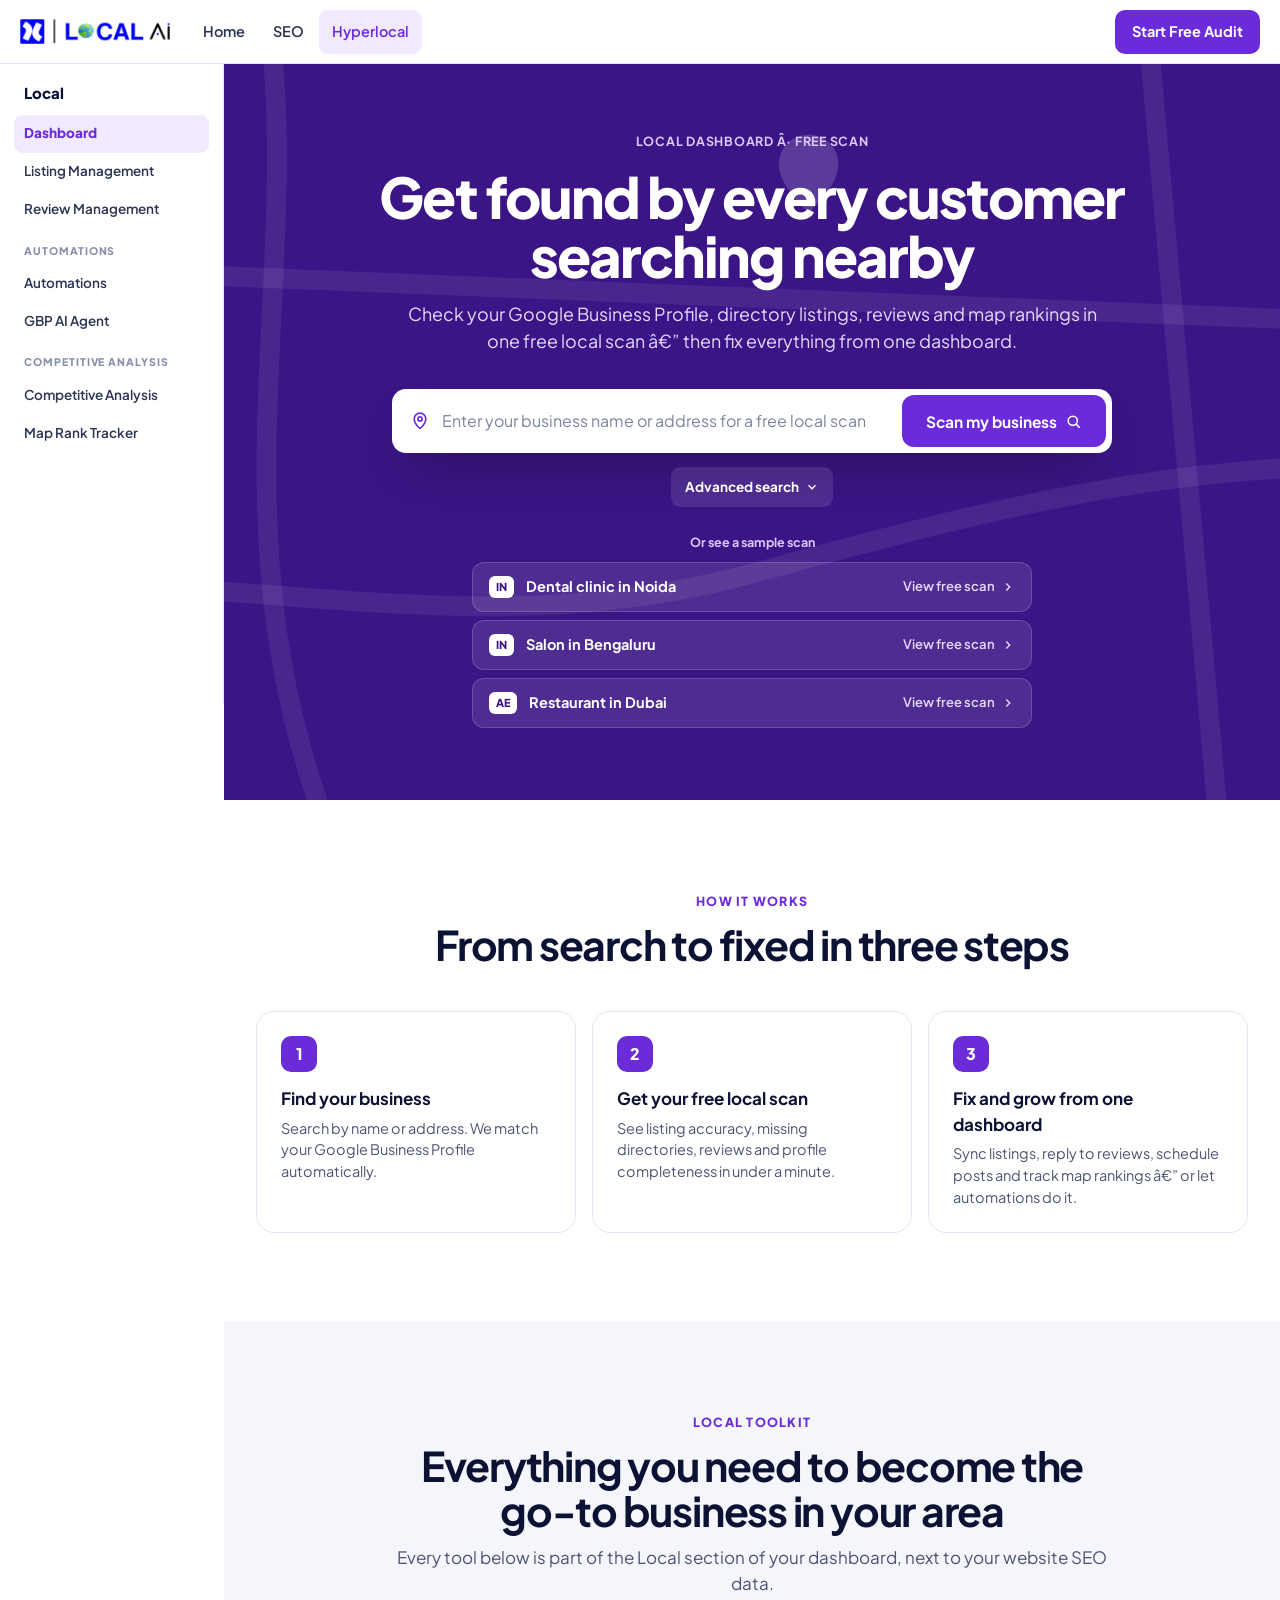
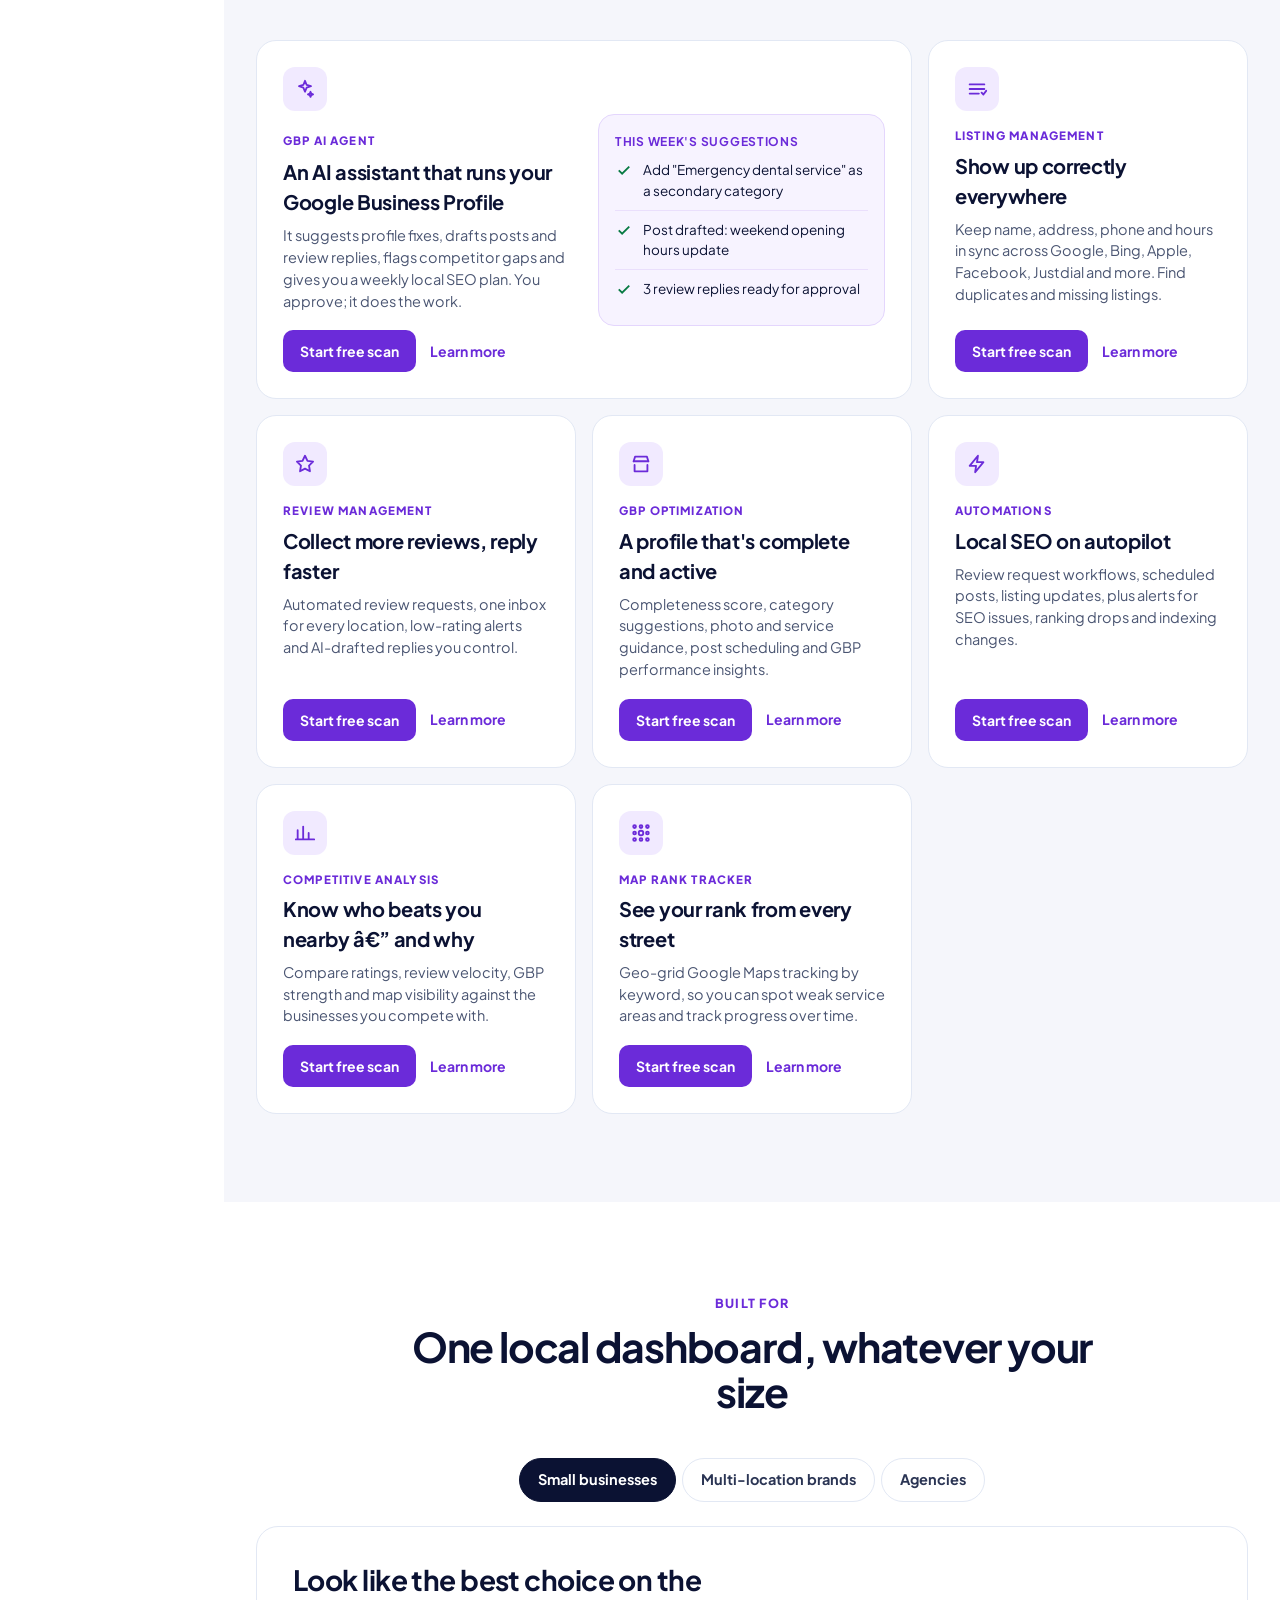
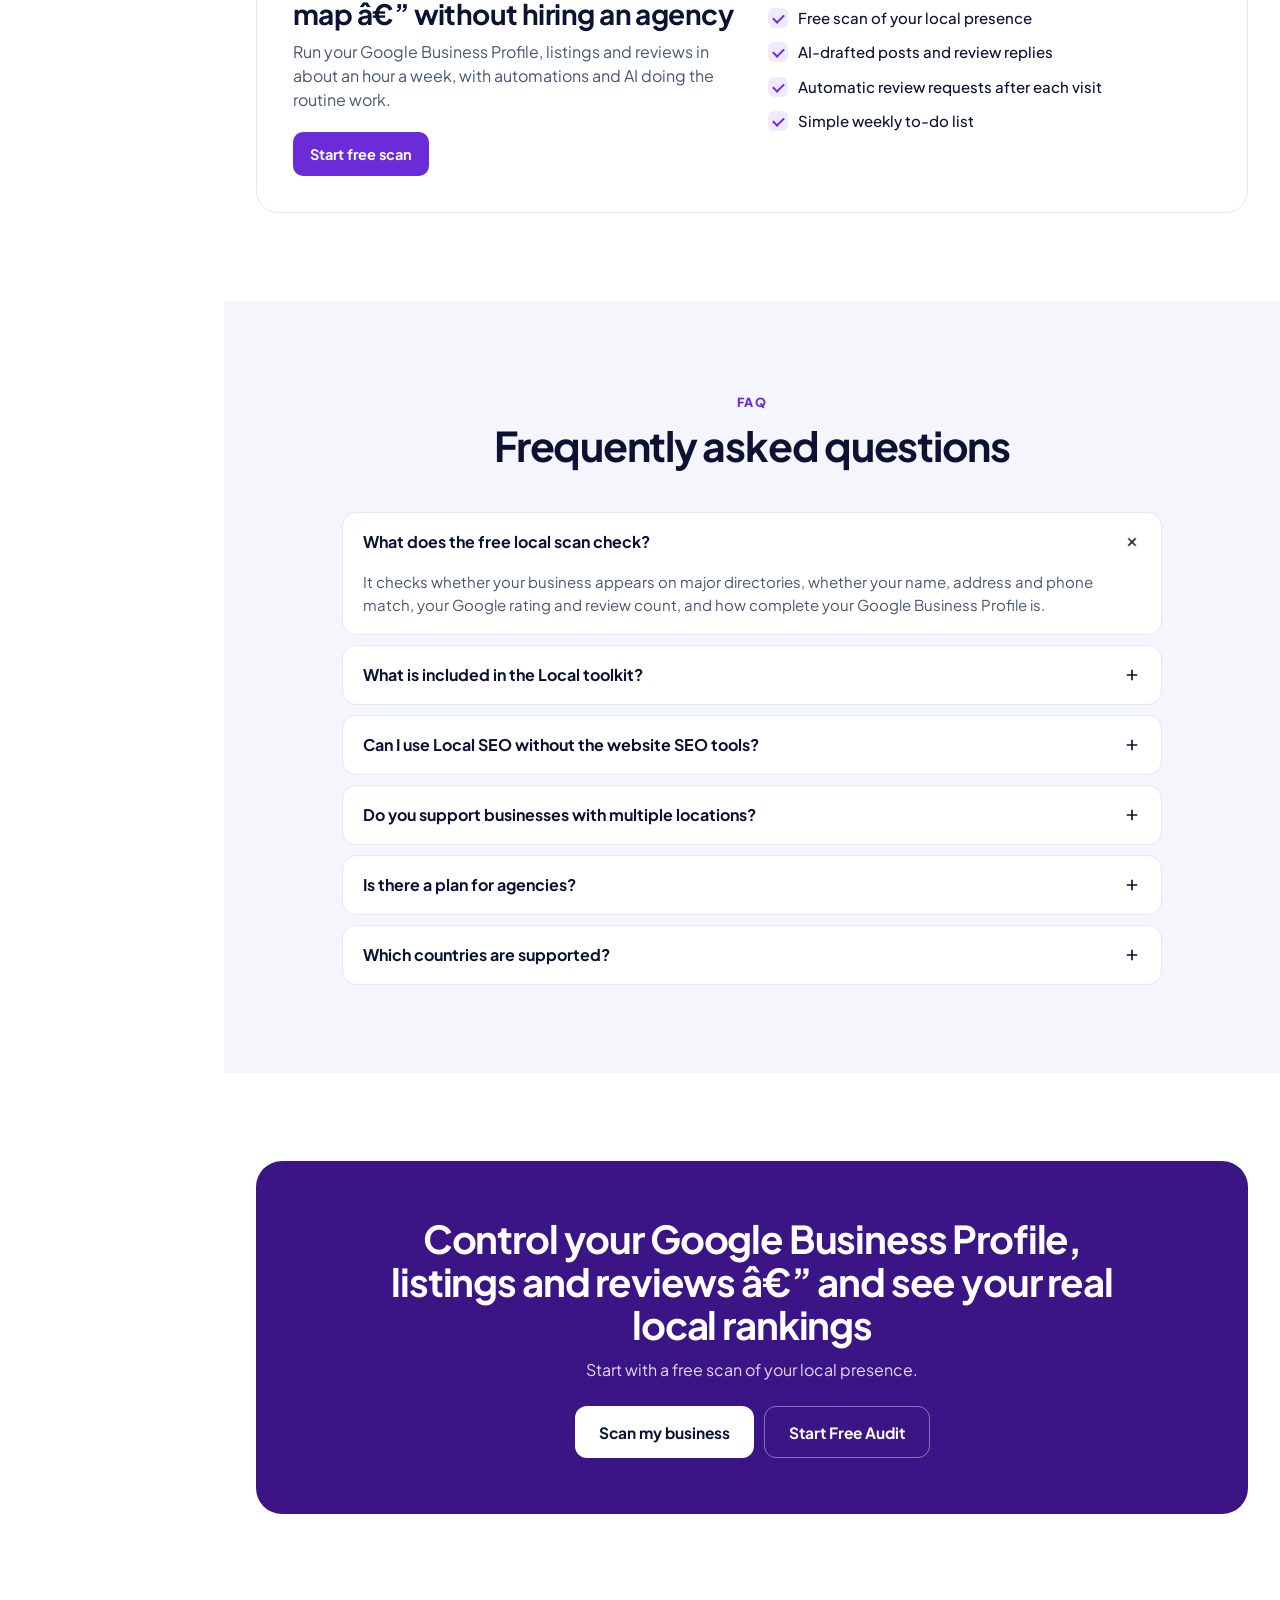
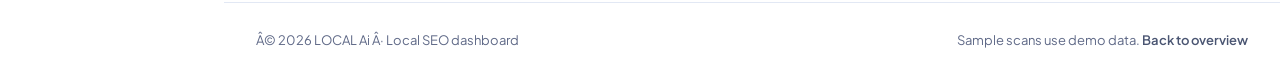
==== local-seo.html @ fd0223b7 "Add Start Free Audit dashboard chooser" ====
<!doctype html>
<html lang="en">
<head>
<meta charset="utf-8">
<meta name="viewport" content="width=device-width, initial-scale=1">
<title>LOCAL Ai â€” Free Local SEO Scan</title>
<link rel="icon" href="assets/local-ai-logo.png">
<link rel="preconnect" href="https://fonts.googleapis.com">
<link rel="stylesheet" href="https://fonts.googleapis.com/css2?family=Plus+Jakarta+Sans:wght@400;500;600;700;800&amp;family=JetBrains+Mono:wght@500;700&amp;display=swap">
<link rel="stylesheet" href="assets/css/local-seo.css">
</head>
<body>
<div id="app"></div>
<noscript>Please enable JavaScript to view this page.</noscript>
<script src="assets/vendor/htm-preact-standalone.umd.js"></script>
<script>
(function () {
  var html = htmPreact.html, render = htmPreact.render;
  class DCLogic extends htmPreact.Component {
    render() { return template(this.renderVals()); }
  }
  function template(v) {
    return html`

<div class="lf">

<header class="top">
<a href="index.html" aria-label="LOCAL Ai home"><img src="assets/local-ai-logo.png" alt="LOCAL Ai" width="150" height="26" /></a>
<nav class="tnav" aria-label="Primary"><a href="index.html">Home</a><a href="index.html#seo">SEO</a><a href="#start" class="on">Hyperlocal</a></nav>
<div class="tact"><a href="#start" class="btn ppl" onClick=${v.goStart}>Start Free Audit</a></div>
</header>

<div class="app">




<nav class="subside" aria-label="Local tools">
<h5>Local</h5>
<a href="#start" class="on">Dashboard</a>
<a href="#t-listing">Listing Management</a>
<a href="#t-reviews">Review Management</a>

<div class="grp">Automations</div>
<a href="#t-auto">Automations</a>
<a href="#t-ai">GBP AI Agent</a>
<div class="grp">Competitive Analysis</div>
<a href="#t-comp">Competitive Analysis</a>
<a href="#t-rank">Map Rank Tracker</a>
</nav>

<main class="main" id="start">
<div class="mtabs" aria-label="Local tools">
<a href="#start" class="on">Dashboard</a><a href="#t-listing">Listings</a><a href="#t-reviews">Reviews</a><a href="#t-gbp">GBP</a><a href="#t-auto">Automations</a><a href="#t-ai">GBP AI Agent</a><a href="#t-comp">Competitors</a><a href="#t-rank">Map Rank</a>
</div>


${v.isStart ? html`
<section class="hero">
<svg class="art" viewBox="0 0 1200 520" preserveAspectRatio="xMidYMid slice" aria-hidden="true"><g stroke="#fff" stroke-opacity="0.07" fill="none" stroke-width="14"><path d="M-20 380 C200 340 380 420 600 360 S980 260 1220 300"></path><path d="M260 -20 C280 160 220 330 300 540"></path><path d="M880 -20 L930 540"></path><path d="M-20 140 L1220 190"></path></g><g fill="#fff" fill-opacity="0.16"><path d="M180 120c-16 0-28 12-28 28 0 21 28 46 28 46s28-25 28-46c0-16-12-28-28-28z"></path><path d="M1010 90c-14 0-24 10-24 24 0 18 24 40 24 40s24-22 24-40c0-14-10-24-24-24z"></path><path d="M640 50c-12 0-21 9-21 21 0 16 21 34 21 34s21-18 21-34c0-12-9-21-21-21z"></path></g></svg>
<span class="crumb">Local dashboard Â· Free scan</span>
<h1>Get found by every customer searching nearby</h1>
<p class="sub">Check your Google Business Profile, directory listings, reviews and map rankings in one free local scan â€” then fix everything from one dashboard.</p>

${v.simple ? html`
<form class="sbox" onSubmit=${v.submitSearch}>
<label><svg viewBox="0 0 24 24" aria-hidden="true"><path d="M12 21s-7-6.2-7-11.5A7 7 0 0119 9.5C19 14.8 12 21 12 21z"></path><circle cx="12" cy="9.5" r="2.5"></circle></svg><span class="sr">Business name or address</span><input type="text" placeholder="Enter your business name or address for a free local scan" value=${v.q} onInput=${v.onQ} /></label>
<button type="submit" class="btn ppl lg">Scan my business<svg viewBox="0 0 24 24" aria-hidden="true"><circle cx="11" cy="11" r="6.5"></circle><path d="M20 20l-4.2-4.2"></path></svg></button>
</form>
` : null}
${v.advOpen ? html`
<form class="adv" onSubmit=${v.submitSearch}>
<label>Country<select value=${v.fCountry} onChange=${v.onCountry}><option value="IN">India</option><option value="US">United States</option><option value="GB">United Kingdom</option><option value="AE">UAE</option><option value="AU">Australia</option></select></label>
<label>Business name<input type="text" placeholder="Northside Dental" value=${v.fName} onInput=${v.onFName} /></label>
<label>Street address<input type="text" placeholder="e.g. C-24, Sector 18" value=${v.fAddr} onInput=${v.onFAddr} /></label>
<label>PIN / ZIP<input type="text" inputmode="numeric" placeholder="201301" value=${v.fPin} onInput=${v.onFPin} /></label>
<label>Phone number<input type="tel" placeholder="+91 120 455 0189" value=${v.fPhone} onInput=${v.onFPhone} /></label>
<div class="wbtn"><button type="submit" class="btn ink lg" style="width: 100%">Check</button></div>
</form>
` : null}
<button type="button" class="advt ${v.advCls}" onClick=${v.toggleAdv} aria-expanded=${v.advAria}>${v.advLabel}<svg viewBox="0 0 24 24" aria-hidden="true"><path d="M6 9l6 6 6-6"></path></svg></button>
${v.hasErr ? html`<div><span class="err" role="alert">${v.err}</span></div>` : null}

<div class="samples">
<small>Or see a sample scan</small>
${(v.samples || []).map((s, $index) => html`<button type="button" class="smp" onClick=${s.go}><span class="cc">${s.cc}</span>${s.label}<span class="go">View free scan<svg viewBox="0 0 24 24" aria-hidden="true"><path d="M9 6l6 6-6 6"></path></svg></span></button>`)}
</div>
</section>


<section class="sec">
<div class="inner">
<div class="sh"><span class="kick">How it works</span><h2>From search to fixed in three steps</h2></div>
<div class="steps">
<div class="stp"><span class="n">1</span><h4>Find your business</h4><p>Search by name or address. We match your Google Business Profile automatically.</p></div>
<div class="stp"><span class="n">2</span><h4>Get your free local scan</h4><p>See listing accuracy, missing directories, reviews and profile completeness in under a minute.</p></div>
<div class="stp"><span class="n">3</span><h4>Fix and grow from one dashboard</h4><p>Sync listings, reply to reviews, schedule posts and track map rankings â€” or let automations do it.</p></div>
</div>
</div>
</section>


<section class="sec alt">
<div class="inner">
<div class="sh"><span class="kick">Local toolkit</span><h2>Everything you need to become the go-to business in your area</h2><p>Every tool below is part of the Local section of your dashboard, next to your website SEO data.</p></div>
<div class="tools">
<div class="tool wide" id="t-ai">
<div><span class="ic"><svg viewBox="0 0 24 24"><path d="M12 3l1.8 4.6L18.5 9l-4.7 1.6L12 15l-1.8-4.4L5.5 9l4.7-1.4z"></path><path d="M18 15l.8 2 2 .8-2 .8-.8 2-.8-2-2-.8 2-.8z"></path></svg></span><span class="tk">GBP AI Agent</span><h3>An AI assistant that runs your Google Business Profile</h3><p>It suggests profile fixes, drafts posts and review replies, flags competitor gaps and gives you a weekly local SEO plan. You approve; it does the work.</p><div class="ta"><button type="button" class="btn ppl" onClick=${v.goStart}>Start free scan</button><a href="index.html" class="btn lnk">Learn more</a></div></div>
<div class="aibox"><b style="font-size: 12px; letter-spacing: .06em; text-transform: uppercase; color: #6b2bd9">This week's suggestions</b>
<div class="row"><svg viewBox="0 0 24 24"><path d="M5 12.5l4.5 4.5L19 7.5"></path></svg>Add "Emergency dental service" as a secondary category</div>
<div class="row"><svg viewBox="0 0 24 24"><path d="M5 12.5l4.5 4.5L19 7.5"></path></svg>Post drafted: weekend opening hours update</div>
<div class="row"><svg viewBox="0 0 24 24"><path d="M5 12.5l4.5 4.5L19 7.5"></path></svg>3 review replies ready for approval</div>
</div>
</div>
<div class="tool" id="t-listing"><span class="ic"><svg viewBox="0 0 24 24"><path d="M4 7h16M4 12h16M4 17h10"></path><path d="M17 16l2 2 3-4"></path></svg></span><span class="tk">Listing Management</span><h3>Show up correctly everywhere</h3><p>Keep name, address, phone and hours in sync across Google, Bing, Apple, Facebook, Justdial and more. Find duplicates and missing listings.</p><div class="ta"><button type="button" class="btn ppl" onClick=${v.goStart}>Start free scan</button><a href="index.html" class="btn lnk">Learn more</a></div></div>
<div class="tool" id="t-reviews"><span class="ic"><svg viewBox="0 0 24 24"><path d="M12 3l2.7 5.6 6.1.9-4.4 4.3 1 6.1L12 17l-5.4 2.9 1-6.1L3.2 9.5l6.1-.9z"></path></svg></span><span class="tk">Review Management</span><h3>Collect more reviews, reply faster</h3><p>Automated review requests, one inbox for every location, low-rating alerts and AI-drafted replies you control.</p><div class="ta"><button type="button" class="btn ppl" onClick=${v.goStart}>Start free scan</button><a href="index.html" class="btn lnk">Learn more</a></div></div>
<div class="tool" id="t-gbp"><span class="ic"><svg viewBox="0 0 24 24"><path d="M4 9l1.5-5h13L20 9"></path><path d="M5 13v7h14v-7"></path><path d="M4 9h16"></path></svg></span><span class="tk">GBP Optimization</span><h3>A profile that's complete and active</h3><p>Completeness score, category suggestions, photo and service guidance, post scheduling and GBP performance insights.</p><div class="ta"><button type="button" class="btn ppl" onClick=${v.goStart}>Start free scan</button><a href="index.html" class="btn lnk">Learn more</a></div></div>
<div class="tool" id="t-auto"><span class="ic"><svg viewBox="0 0 24 24"><path d="M13 3L4 14h7l-1 7 9-11h-7z"></path></svg></span><span class="tk">Automations</span><h3>Local SEO on autopilot</h3><p>Review request workflows, scheduled posts, listing updates, plus alerts for SEO issues, ranking drops and indexing changes.</p><div class="ta"><button type="button" class="btn ppl" onClick=${v.goStart}>Start free scan</button><a href="index.html" class="btn lnk">Learn more</a></div></div>
<div class="tool" id="t-comp"><span class="ic"><svg viewBox="0 0 24 24"><path d="M4 19V9M10 19V5M16 19v-7M22 19H2"></path></svg></span><span class="tk">Competitive Analysis</span><h3>Know who beats you nearby â€” and why</h3><p>Compare ratings, review velocity, GBP strength and map visibility against the businesses you compete with.</p><div class="ta"><button type="button" class="btn ppl" onClick=${v.goStart}>Start free scan</button><a href="index.html" class="btn lnk">Learn more</a></div></div>
<div class="tool" id="t-rank"><span class="ic"><svg viewBox="0 0 24 24"><circle cx="5" cy="5" r="1.5"></circle><circle cx="12" cy="5" r="1.5"></circle><circle cx="19" cy="5" r="1.5"></circle><circle cx="5" cy="12" r="1.5"></circle><circle cx="12" cy="12" r="2.5"></circle><circle cx="19" cy="12" r="1.5"></circle><circle cx="5" cy="19" r="1.5"></circle><circle cx="12" cy="19" r="1.5"></circle><circle cx="19" cy="19" r="1.5"></circle></svg></span><span class="tk">Map Rank Tracker</span><h3>See your rank from every street</h3><p>Geo-grid Google Maps tracking by keyword, so you can spot weak service areas and track progress over time.</p><div class="ta"><button type="button" class="btn ppl" onClick=${v.goStart}>Start free scan</button><a href="index.html" class="btn lnk">Learn more</a></div></div>
</div>
</div>
</section>


<section class="sec">
<div class="inner">
<div class="sh"><span class="kick">Built for</span><h2>One local dashboard, whatever your size</h2></div>
<div class="aud" role="tablist" aria-label="Audience">
${(v.audTabs || []).map((a, $index) => html`<button type="button" role="tab" aria-selected=${a.sel} class="audb ${a.cls}" onClick=${a.pick}>${a.label}</button>`)}
</div>
<div class="audp" role="tabpanel">
<div><h3>${v.aud.title}</h3><p>${v.aud.desc}</p><div style="margin-top: 20px"><button type="button" class="btn ppl" onClick=${v.goStart}>Start free scan</button></div></div>
<ul class="chk">${(v.aud.points || []).map((pt, $index) => html`<li>${pt}</li>`)}</ul>
</div>
</div>
</section>


<section class="sec alt">
<div class="inner">
<div class="sh"><span class="kick">FAQ</span><h2>Frequently asked questions</h2></div>
<div class="faq">
${(v.faqs || []).map((f, $index) => html`<div class="fq ${f.cls}"><button type="button" aria-expanded=${f.exp} onClick=${f.toggle}>${f.q}<svg viewBox="0 0 24 24" aria-hidden="true"><path d="M12 5v14M5 12h14"></path></svg></button>${f.open ? html`<p>${f.a}</p>` : null}</div>`)}
</div>
</div>
</section>

<section class="sec">
<div class="inner">
<div class="band">
<h2>Control your Google Business Profile, listings and reviews â€” and see your real local rankings</h2>
<p>Start with a free scan of your local presence.</p>
<div style="margin-top: 24px; display: flex; gap: 10px; justify-content: center; flex-wrap: wrap"><button type="button" class="btn lg" style="background: #fff; color: #0b1233" onClick=${v.goStart}>Scan my business</button><a href="#start" class="btn lg" style="color: #fff; border: 1px solid rgba(255,255,255,.4)">Start Free Audit</a></div>
</div>
</div>
</section>
` : null}


${v.inFlow ? html`
<div class="flowwrap">
<div class="inner">
<div class="stepper" aria-label="Progress">
<span class="sp ${v.sp1}"><i>1</i>Find business</span><span class="sline"></span>
<span class="sp ${v.sp2}"><i>2</i>Scan</span><span class="sline"></span>
<span class="sp ${v.sp3}"><i>3</i>Results</span>
</div>


${v.isPick ? html`
<div class="card anim" style="max-width: 760px; margin: 0 auto">
<div class="ptitle"><h2>Is this your business?</h2><p>We found these matches for "${v.qShown}". Pick yours to start the scan.</p></div>
${(v.matches || []).map((m, $index) => html`<button type="button" class="match" onClick=${m.pick}><span class="mi"><svg viewBox="0 0 24 24" aria-hidden="true"><path d="M12 21s-7-6.2-7-11.5A7 7 0 0119 9.5C19 14.8 12 21 12 21z"></path><circle cx="12" cy="9.5" r="2.5"></circle></svg></span><span style="min-width: 0"><b>${m.name}</b><span>${m.cat} Â· ${m.addr}</span></span><span class="pick">Select</span></button>`)}
<div style="display: flex; justify-content: space-between; gap: 10px; margin-top: 18px; flex-wrap: wrap"><button type="button" class="btn lnk" onClick=${v.reset}>â† Search again</button><button type="button" class="btn lnk" onClick=${v.openAdv}>Not listed? Enter details manually</button></div>
</div>
` : null}


${v.isScan ? html`
<div class="card anim">
<div class="scan">
<div class="radar" aria-hidden="true"><span class="ctr"></span>${(v.radar || []).map((r, $index) => html`<span class="rp ${r.cls}" style="left: ${r.x}; top: ${r.y}"></span>`)}</div>
<div>
<span class="rt">Scanning in real time</span>
<div class="bizline"><svg viewBox="0 0 24 24" aria-hidden="true"><path d="M12 21s-7-6.2-7-11.5A7 7 0 0119 9.5C19 14.8 12 21 12 21z"></path><circle cx="12" cy="9.5" r="2.5"></circle></svg><div><b>${v.biz.name}</b><span>${v.biz.addr}</span></div></div>
<div class="pbar" role="progressbar" aria-valuemin="0" aria-valuemax="100" aria-valuenow=${v.scanPct}><i style="width: ${v.scanW}"></i></div>
<div style="font-size: 13px; color: #5f6987; font-weight: 600">Checking ${v.scanDone} of ${v.dirCount} sources Â· ${v.scanPct}%</div>
<div class="dl">${(v.scanList || []).map((d, $index) => html`<div class="dli ${d.cls}"><span class="s ${d.cls}"></span>${d.name}</div>`)}</div>
</div>
</div>
</div>
` : null}


${v.isResult ? html`
<div class="card anim">
<div class="bizline">
<svg viewBox="0 0 24 24" aria-hidden="true"><path d="M12 21s-7-6.2-7-11.5A7 7 0 0119 9.5C19 14.8 12 21 12 21z"></path><circle cx="12" cy="9.5" r="2.5"></circle></svg>
<div><span class="rt" style="margin-bottom: 6px">Real-time data Â· 100% scanned</span><b style="display: block">${v.biz.name}</b><span>${v.biz.addr} Â· ${v.biz.phone}</span></div>
<div class="links2"><button type="button" class="btn lnk" onClick=${v.copyLink}>${v.copyLabel}</button><button type="button" class="btn lnk" onClick=${v.reset}>Find another business</button></div>
</div>
<div class="summ">
<div class="sm full"><small>Online presence</small><span class="hint">Overall assessment</span><div class="lvl"><span class="bars"><i class="f" style="height: 8px"></i><i class="f" style="height: 13px"></i><i class="f" style="height: 18px"></i><i style="height: 22px"></i><i style="height: 22px"></i></span><b>Medium</b></div></div>
<div class="sm"><small>Listings to fix</small><span class="hint">Fixable after sign-up</span><div class="v mono">${v.toFix}<span> / ${v.dirCount}</span></div></div>
<div class="sm"><small>Average rating</small><span class="hint">From Google reviews</span><div class="v mono">${v.biz.rating}<span> / 5.0</span></div></div>
<div class="sm"><small>Total reviews</small><span class="hint">Reviews build trust</span><div class="v mono">${v.biz.reviews}</div></div>
<div class="sm"><small>GBP completeness</small><span class="hint">Profile strength</span><div class="v mono">${v.biz.gbp}%</div><div class="gbar"><i style="width: ${v.biz.gbpW}"></i></div></div>
</div>
<div class="ctabar"><p>You're missing from ${v.missing} directories and have ${v.errors} listings with wrong details.</p><a href="index.html" class="btn ppl">Fix ${v.toFix} listings â€” create free account</a></div>
</div>

<div class="card anim">
<div class="ptitle" style="margin-bottom: 14px"><h2>Fix these to improve and expand your coverage</h2><p>Listing status across the directories customers use most.</p></div>
<div class="dirlogos" aria-hidden="true"><span class="dlg">Google</span><span class="dlg">Bing</span><span class="dlg">Apple</span><span class="dlg">Facebook</span><span class="dlg">Justdial</span><span class="dlg">Instagram</span></div>
<div class="dtw"><div class="dtin dt">
<div class="dr h"><span>Directory</span><span>Status</span><span>Details</span><span></span></div>
${(v.dirRows || []).map((r, $index) => html`<div class="dr"><span class="dn">${r.name}${r.key ? html`<span class="k">Key</span>` : null}</span><span class="st ${r.cls}">${r.status}</span><span class="det">${r.det}</span><span class="fix">${r.fix}</span></div>`)}
</div></div>
<div class="showall"><button type="button" class="btn ghost" onClick=${v.toggleAll}>${v.allLabel}</button></div>
</div>

<div class="ups">
<div class="up anim">
<span class="tk">Listing Management</span><h3>Fix wrong details and get listed everywhere</h3>
<div class="vis"><div class="fixl"><div>Facebook phone <s>+91 120 455 0198</s><span class="ar">â†’</span><span class="okc">+91 120 455 0189</span></div><div>Justdial <span style="color: #c02626">2 duplicate listings</span><span class="ar">â†’</span><span class="okc">Merged</span></div><div>Bing Places <span style="color: #c02626">Not present</span><span class="ar">â†’</span><span class="okc">Published</span></div></div></div>
<ul><li><b>Automatic NAP sync</b>Update name, address and phone everywhere from one place.</li><li><b>Duplicate cleanup</b>Find and merge duplicate listings for every location.</li></ul>
<a href="index.html" class="btn ppl">Fix my listings</a>
</div>
<div class="up anim">
<span class="tk">GBP Optimization + AI Agent</span><h3>Power up your Google Business Profile</h3>
<div class="vis"><div class="posts"><div class="post"><span class="dd">Mon</span>Weekend opening hours â€” drafted by AI</div><div class="post"><span class="dd">Thu</span>Teeth whitening offer with photo</div><div class="post"><span class="dd">Next</span>Add 2 suggested categories (+${v.gbpGain}% completeness)</div></div></div>
<ul><li><b>Post scheduling</b>Plan weeks of posts in minutes with AI drafts.</li><li><b>Profile insights</b>Calls, directions and website clicks over time.</li></ul>
<a href="index.html" class="btn ppl">Optimize my profile</a>
</div>
<div class="up anim">
<span class="tk">Map Rank Tracker</span><h3>See how you rank from every corner of your area</h3>
<div class="vis"><div class="map rankmap local-rankmap" aria-label="Map rank tracker preview"><iframe class="maptiles" title="Map rank tracker area" src="https://www.google.com/maps?ll=28.5483%2C77.1258&z=14&output=embed" loading="lazy"></iframe>${(v.gridPrev || []).slice(0,15).map((g, $index) => html`<span class="pin on ${g.cls === 'g1' ? 'top' : ''}" style="left: ${14 + ($index % 5) * 18}%; top: ${30 + Math.floor($index / 5) * 22}%"><span class="pb"></span><span class="pn">${g.label}</span></span>`)}</div></div><ul><li><b>Any keyword, any business</b>Track yourself and competitors on the same grid.</li><li><b>Scheduled scans</b>Daily, weekly, monthly or on demand.</li></ul>
<a href="index.html" class="btn ppl">Track my map rankings</a>
</div>
<div class="up anim">
<span class="tk">Reviews + Competitive Analysis</span><h3>Manage your reputation and track competitors</h3>
<div class="vis"><div class="cmp"><div class="you"><span>${v.biz.name}</span><span class="mono">${v.biz.rating} â˜…</span><span class="mono">${v.biz.reviews}</span></div><div><span>Nearby competitor A</span><span class="mono">4.5 â˜…</span><span class="mono">688</span></div><div><span>Nearby competitor B</span><span class="mono">4.1 â˜…</span><span class="mono">203</span></div></div></div>
<ul><li><b>One review inbox</b>Every location, with low-rating alerts and AI reply drafts.</li><li><b>Competitor benchmarks</b>Review volume, reply rate and rating trends.</li></ul>
<a href="index.html" class="btn ppl">Manage my reviews</a>
</div>
</div>

<div class="band anim" style="margin-top: 18px">
<h2>Fix ${v.toFix} listing issues and start ranking in more neighbourhoods</h2>
<p>Your scan is saved. Create a free account to fix issues, or log in to your client dashboard.</p>
<div style="margin-top: 24px; display: flex; gap: 10px; justify-content: center; flex-wrap: wrap"><a href="index.html" class="btn lg" style="background: #fff; color: #0b1233">Create free account</a><a href="#start" class="btn lg" style="color: #fff; border: 1px solid rgba(255,255,255,.4)">Start Free Audit</a></div>
<p style="margin-top: 18px; font-size: 14px"><a href="index.html" style="color: #fff; font-weight: 700">Also audit your website SEO â†’</a></p>
</div>
` : null}
</div>
</div>
` : null}

<footer class="foot"><span>Â© 2026 LOCAL Ai Â· Local SEO dashboard</span><span>Sample scans use demo data. <a href="index.html">Back to overview</a></span></footer>
</main>
</div>
</div>
`;
  }

class Component extends DCLogic {
  state = { step: 'start', q: '', adv: false, f: { country: 'IN', name: '', addr: '', pin: '', phone: '' }, err: '', biz: null, scanI: 0, showAll: false, aud: 'smb', faq: 0, copied: false };

  componentWillUnmount() { clearInterval(this.iv); clearTimeout(this.to); }

  top() { try { const el = document.getElementById('start'); if (el && el.scrollIntoView) el.scrollIntoView({ behavior: 'smooth', block: 'start' }); } catch (e) {} }

  dirs() {
    return [
      { name: 'Google Business Profile', key: true, cls: 'ok', status: 'No issues', det: 'Name, address and phone match' },
      { name: 'Bing Places', key: true, cls: 'bad', status: 'Not present', det: 'Missed opportunity Â· high-traffic directory', fix: 'Add listing' },
      { name: 'Apple Business Connect', key: true, cls: 'bad', status: 'Not present', det: 'Missed opportunity Â· Apple Maps and Siri', fix: 'Add listing' },
      { name: 'Facebook', key: true, cls: 'warn', status: 'Wrong phone', det: 'Shows +91 120 455 0198', fix: 'Fix' },
      { name: 'Justdial', key: true, cls: 'warn', status: 'Duplicate', det: '2 listings for the same location', fix: 'Merge' },
      { name: 'Instagram', key: false, cls: 'warn', status: 'No address', det: 'Profile has no location set', fix: 'Fix' },
      { name: 'Yelp', key: false, cls: 'ok', status: 'No issues', det: 'Name, address and phone match' },
      { name: 'Foursquare', key: false, cls: 'warn', status: 'Missing hours', det: 'Opening hours not listed', fix: 'Fix' },
      { name: 'Sulekha', key: false, cls: 'bad', status: 'Not present', det: 'Missed opportunity Â· local services directory', fix: 'Add listing' },
      { name: 'HERE WeGo', key: false, cls: 'bad', status: 'Not present', det: 'Missed opportunity Â· in-car navigation', fix: 'Add listing' },
      { name: 'TomTom', key: false, cls: 'bad', status: 'Not present', det: 'Missed opportunity Â· maps data provider', fix: 'Add listing' },
      { name: 'Waze', key: false, cls: 'warn', status: 'Old address', det: 'Pin placed at previous location', fix: 'Fix' }
    ];
  }

  startScan(biz) {
    clearInterval(this.iv); clearTimeout(this.to);
    this.setState({ step: 'scan', biz, scanI: 0, showAll: false, copied: false, err: '' });
    this.top();
    const n = this.dirs().length;
    this.iv = setInterval(() => {
      const i = this.state.scanI + 1;
      if (i >= n) {
        clearInterval(this.iv);
        this.setState({ scanI: n });
        this.to = setTimeout(() => { this.setState({ step: 'result' }); this.top(); }, 600);
      } else this.setState({ scanI: i });
    }, 280);
  }

  mkBiz(name, addr, cat, kw) {
    const s = name.length;
    return { name, addr, cat, kw: kw || 'dentist near me', phone: '+91 120 455 0189', rating: (4.0 + (s % 5) / 10).toFixed(1), reviews: String(180 + s * 11), gbp: 60 + (s % 15) };
  }

  renderVals() {
    const st = this.state;
    const dirs = this.dirs();
    const n = dirs.length;
    const titleCase = (t) => t.replace(/\s+/g, ' ').trim().replace(/\b\w/g, (c) => c.toUpperCase());

    const submitSearch = (ev) => {
      if (ev && ev.preventDefault) ev.preventDefault();
      const q = (st.adv ? st.f.name : st.q).trim();
      if (q.length < 2) { this.setState({ err: st.adv ? 'Enter your business name to continue.' : 'Enter your business name or address to start the scan.' }); return; }
      if (st.adv) {
        const addr = [st.f.addr, st.f.pin].filter(Boolean).join(', ') || 'Address from your details';
        const b = this.mkBiz(titleCase(q), addr, 'Local business');
        if (st.f.phone) b.phone = st.f.phone;
        this.startScan(b);
        return;
      }
      this.setState({ step: 'pick', err: '' });
      this.top();
    };

    const qt = titleCase(st.q || 'Your Business');
    const mSrc = [
      [qt, 'Sector 18, Noida, Uttar Pradesh 201301', 'Best match'],
      [qt + ' â€“ Sector 62', 'Sector 62, Noida, Uttar Pradesh 201309', 'Branch'],
      [qt + ' Clinic & Studio', 'DLF Phase 3, Gurugram, Haryana 122002', 'Similar name']
    ];
    const matches = mSrc.map((m) => ({ name: m[0], addr: m[1], cat: m[2], pick: () => this.startScan(this.mkBiz(m[0], m[1], m[2])) }));

    const samples = [
      ['IN', 'Dental clinic in Noida', ['Northside Dental Clinic', 'C-24, Sector 18, Noida, Uttar Pradesh 201301', 'Dental clinic', 'dentist near me']],
      ['IN', 'Salon in Bengaluru', ['Bloom Hair & Beauty Studio', '12th Main, Indiranagar, Bengaluru 560038', 'Beauty salon', 'salon near me']],
      ['AE', 'Restaurant in Dubai', ['Saffron Courtyard Kitchen', 'Al Wasl Road, Jumeirah 1, Dubai', 'Restaurant', 'indian restaurant near me']]
    ].map((s) => ({ cc: s[0], label: s[1], go: () => this.startScan(this.mkBiz(s[2][0], s[2][1], s[2][2], s[2][3])) }));

    const scanList = dirs.map((d, i) => ({ name: d.name, cls: i < st.scanI ? 'ok' : (i === st.scanI ? 'run' : 'wait') }));
    const rpts = [[30, 28], [68, 22], [78, 58], [22, 66], [52, 80], [40, 40], [62, 44], [16, 42], [84, 34], [46, 18], [72, 76], [30, 84]];
    const radar = rpts.map((p, i) => ({ x: p[0] + '%', y: p[1] + '%', cls: i < st.scanI ? 'on' : '' }));
    const pct = Math.round(st.scanI / n * 100);

    const rows = (st.showAll ? dirs : dirs.slice(0, 8)).map((d) => ({ name: d.name, key: d.key, cls: d.cls, status: d.status, det: d.det, fix: d.fix || '' }));
    const missing = dirs.filter((d) => d.cls === 'bad').length;
    const errors = dirs.filter((d) => d.cls === 'warn').length;

    const grid = [];
    for (let r = 0; r < 5; r++) for (let c = 0; c < 5; c++) {
      const d = Math.sqrt((r - 2) * (r - 2) + (c - 2) * (c - 2));
      const v = Math.round(1 + d * 3 + ((r * 7 + c * 3) % 4));
      grid.push(r >= 3 ? { label: '', cls: 'lock' } : { label: v > 20 ? '20+' : String(v), cls: v <= 3 ? 'g1' : v <= 7 ? 'g2' : v <= 13 ? 'g3' : 'g4' });
    }

    const AUD = {
      smb: { label: 'Small businesses', title: 'Look like the best choice on the map â€” without hiring an agency', desc: 'Run your Google Business Profile, listings and reviews in about an hour a week, with automations and AI doing the routine work.', points: ['Free scan of your local presence', 'AI-drafted posts and review replies', 'Automatic review requests after each visit', 'Simple weekly to-do list'] },
      multi: { label: 'Multi-location brands', title: 'Keep every location accurate and visible', desc: 'Manage hundreds of profiles and listings in bulk, protect them from unwanted edits, and compare performance by location.', points: ['Bulk listing and GBP updates', 'Location-level map rank tracking', 'Review inbox across all locations', 'Weak service-area detection'] },
      agency: { label: 'Agencies', title: 'Deliver local SEO results clients can see', desc: 'Onboard clients with a free scan, manage every account from one place, and give each client their own dashboard login.', points: ['Free scan as a sales tool', 'Client dashboard logins', 'Website SEO + Local SEO in one report', 'Automations across client accounts'] }
    };
    const audTabs = ['smb', 'multi', 'agency'].map((k) => ({ label: AUD[k].label, sel: st.aud === k ? 'true' : 'false', cls: st.aud === k ? 'on' : '', pick: () => this.setState({ aud: k }) }));

    const FAQ = [
      ['What does the free local scan check?', 'It checks whether your business appears on major directories, whether your name, address and phone match, your Google rating and review count, and how complete your Google Business Profile is.'],
      ['What is included in the Local toolkit?', 'Listing Management, Review Management, GBP Optimization, Automations, the GBP AI Agent, Competitive Analysis and the Map Rank Tracker â€” all in the Local section of the dashboard.'],
      ['Can I use Local SEO without the website SEO tools?', 'Yes. You can start with Local only and add Website SEO, technical audits and GSC, GA4, GTM and UTM reporting whenever you need them.'],
      ['Do you support businesses with multiple locations?', 'Yes. You can manage every location from one account, update listings and profiles in bulk, and compare performance location by location.'],
      ['Is there a plan for agencies?', 'Yes. Agencies can manage multiple client accounts and give each client their own dashboard login.'],
      ['Which countries are supported?', '[List of supported countries and directories]']
    ];
    const faqs = FAQ.map((f, i) => ({ q: f[0], a: f[1], open: st.faq === i, exp: st.faq === i ? 'true' : 'false', cls: st.faq === i ? 'open' : '', toggle: () => this.setState({ faq: st.faq === i ? -1 : i }) }));

    const biz = st.biz || this.mkBiz('Northside Dental Clinic', 'C-24, Sector 18, Noida 201301', 'Dental clinic');
    const bizV = Object.assign({}, biz, { gbpW: biz.gbp + '%' });
    const set = (k) => (ev) => this.setState({ f: Object.assign({}, st.f, { [k]: ev.target.value }) });

    return {
      isStart: st.step === 'start', inFlow: st.step !== 'start',
      isPick: st.step === 'pick', isScan: st.step === 'scan', isResult: st.step === 'result',
      sp1: st.step === 'pick' ? 'cur' : 'done', sp2: st.step === 'scan' ? 'cur' : (st.step === 'result' ? 'done' : ''), sp3: st.step === 'result' ? 'cur' : '',
      q: st.q, onQ: (ev) => this.setState({ q: ev.target.value, err: '' }),
      simple: !st.adv, advOpen: st.adv, advCls: st.adv ? 'open' : '', advAria: st.adv ? 'true' : 'false',
      advLabel: st.adv ? 'Hide advanced search' : 'Advanced search',
      toggleAdv: () => this.setState({ adv: !st.adv, err: '' }),
      openAdv: () => { this.setState({ step: 'start', adv: true, f: Object.assign({}, st.f, { name: st.q }) }); this.top(); },
      fCountry: st.f.country, fName: st.f.name, fAddr: st.f.addr, fPin: st.f.pin, fPhone: st.f.phone,
      onCountry: set('country'), onFName: set('name'), onFAddr: set('addr'), onFPin: set('pin'), onFPhone: set('phone'),
      submitSearch, hasErr: !!st.err, err: st.err,
      samples, matches, qShown: st.q.trim(),
      goStart: () => { clearInterval(this.iv); this.setState({ step: 'start' }); this.top(); },
      reset: () => { clearInterval(this.iv); clearTimeout(this.to); this.setState({ step: 'start', q: '', biz: null, err: '' }); this.top(); },
      biz: bizV, scanList, radar, scanPct: pct, scanW: pct + '%', scanDone: Math.min(st.scanI, n), dirCount: n,
      dirRows: rows, allLabel: st.showAll ? 'Show fewer' : 'Show all ' + n + ' directories', toggleAll: () => this.setState({ showAll: !st.showAll }),
      toFix: missing + errors, missing, errors, gbpGain: Math.min(12, 100 - biz.gbp),
      copyLabel: st.copied ? 'Link copied' : 'Copy link',
      copyLink: () => { try { if (navigator.clipboard) navigator.clipboard.writeText(window.location.href); } catch (e) {} this.setState({ copied: true }); },
      gridPrev: grid, audTabs, aud: AUD[st.aud], faqs
    };
  }
}

  render(html`<${Component} />`, document.getElementById('app'));
})();
</script>
<div class="dashboard-modal" id="dashboard-choice" hidden>
  <div class="dashboard-modal-backdrop" data-dashboard-close></div>
  <section class="dashboard-dialog" role="dialog" aria-modal="true" aria-labelledby="dashboard-choice-title">
    <button class="dashboard-close" type="button" aria-label="Close" data-dashboard-close>×</button>
    <span class="dashboard-kicker">CHOOSE YOUR DASHBOARD</span>
    <h2 id="dashboard-choice-title">Where would you like to start?</h2>
    <p>Select the dashboard that fits the audit you want to run.</p>
    <div class="dashboard-options">
      <a class="dashboard-option website" href="https://seo.hyperlocalseoai.com/login">
        <span class="dashboard-option-icon">⌁</span><span><b>Website SEO Dashboard</b><small>Audit your website, technical SEO and search performance.</small></span><i>→</i>
      </a>
      <a class="dashboard-option local" href="https://gbp.hyperlocalseoai.com/">
        <span class="dashboard-option-icon">⌖</span><span><b>Local SEO Dashboard</b><small>Track your Google Business Profile, rankings and listings.</small></span><i>→</i>
      </a>
    </div>
  </section>
</div>
<script>
(() => {
  const modal = document.getElementById('dashboard-choice');
  if (!modal) return;
  const openModal = () => { modal.hidden = false; document.body.classList.add('dashboard-modal-open'); modal.querySelector('.dashboard-close').focus(); };
  const closeModal = () => { modal.hidden = true; document.body.classList.remove('dashboard-modal-open'); };
  document.querySelectorAll('a, button').forEach((el) => {
    const label = el.textContent.replace(/\s+/g, ' ').trim();
    if (/^Start Free Audit(?:\s*[→➜])?$/.test(label)) el.addEventListener('click', (event) => { event.preventDefault(); openModal(); });
  });
  modal.querySelectorAll('[data-dashboard-close]').forEach((el) => el.addEventListener('click', closeModal));
  document.addEventListener('keydown', (event) => { if (event.key === 'Escape' && !modal.hidden) closeModal(); });
})();
</script></body>
</html>
---- assets/css/local-seo.css ----
body{margin:0}
a{color:#6b2bd9;text-decoration:none}a:hover{color:#4a1a9e;text-decoration:none}
:root{--ink:#0b1233;--mute:#4a5572;--soft:#5f6987;--line:#e2e8f4;--bg2:#f5f6fb;--blue:#0a5ce6;--blue2:#e8f0ff;--pur:#6b2bd9;--pur2:#f1eaff;--purD:#3b1585;--grn:#087a43;--grn2:#e2f5ea;--amb:#9a4d00;--amb2:#fff0dc;--red:#c02626;--red2:#fde8e8}
.lf{font-family:'Plus Jakarta Sans',system-ui,sans-serif;color:var(--ink);background:#fff;-webkit-font-smoothing:antialiased;line-height:1.5}
.lf *{box-sizing:border-box}
.lf h1,.lf h2,.lf h3,.lf h4,.lf p{margin:0}
.mono{font-family:'JetBrains Mono',ui-monospace,monospace;font-variant-numeric:tabular-nums}
.sr{position:absolute;width:1px;height:1px;overflow:hidden;clip:rect(0 0 0 0);white-space:nowrap}

/* top bar */
.top{position:sticky;top:0;z-index:40;display:flex;align-items:center;gap:20px;padding:0 20px;min-height:64px;background:rgba(255,255,255,.95);backdrop-filter:blur(10px);-webkit-backdrop-filter:blur(10px);border-bottom:1px solid var(--line);flex-wrap:wrap}
.top img{width:150px;height:auto;display:block}
.tnav{display:flex;gap:2px}
.tnav a{display:inline-flex;align-items:center;min-height:44px;padding:0 13px;border-radius:9px;font-size:14.5px;font-weight:600;color:#2a3352}
.tnav a:hover{background:var(--bg2);color:var(--ink)}
.tnav a.on{color:var(--pur);background:var(--pur2)}
.tact{margin-left:auto;display:flex;gap:8px}
.btn{display:inline-flex;align-items:center;justify-content:center;gap:8px;min-height:44px;padding:0 17px;border-radius:10px;font-weight:700;font-size:14.5px;white-space:nowrap;border:0;cursor:pointer;font-family:inherit;transition:background .2s,transform .2s}
.btn svg{width:17px;height:17px;stroke:currentColor;fill:none;stroke-width:2.2;stroke-linecap:round;stroke-linejoin:round}
.btn.pri{background:var(--blue);color:#fff}.btn.pri:hover{background:#0848c2;color:#fff}
.btn.ppl{background:var(--pur);color:#fff}.btn.ppl:hover{background:#5a1fc0;color:#fff;transform:translateY(-1px)}
.btn.ghost{background:#fff;color:var(--ink);border:1px solid #cfd8ea}.btn.ghost:hover{border-color:#9fb1d6;color:var(--ink)}
.btn.ink{background:var(--ink);color:#fff}.btn.ink:hover{background:#1d2754;color:#fff}
.btn.lg{min-height:52px;padding:0 24px;font-size:15.5px;border-radius:12px}
.btn.lnk{background:transparent;color:var(--pur);padding:0 8px}
.btn.lnk:hover{background:var(--pur2)}

/* app shell */
.app{display:flex;align-items:flex-start}
.rail{position:sticky;top:64px;width:84px;flex-shrink:0;display:flex;flex-direction:column;align-items:center;gap:4px;padding:14px 0;border-right:1px solid var(--line);background:#f8f9fc;min-height:640px}
.rail a{display:flex;flex-direction:column;align-items:center;justify-content:center;gap:4px;width:70px;min-height:60px;border-radius:12px;font-size:11px;font-weight:700;color:#3a4462;text-align:center;line-height:1.15;padding:6px 2px}
.rail a:hover{background:#eef1f7;color:var(--ink)}
.rail a svg{width:20px;height:20px;stroke:currentColor;fill:none;stroke-width:1.8;stroke-linecap:round;stroke-linejoin:round}
.rail a.on{background:var(--pur2);color:var(--pur)}
.subside{position:sticky;top:64px;width:224px;flex-shrink:0;padding:18px 14px;border-right:1px solid var(--line);min-height:640px;background:#fff}
.subside h5{margin:0 0 10px 10px;font-size:15px;font-weight:800}
.subside .grp{font-size:10.5px;font-weight:800;letter-spacing:.09em;text-transform:uppercase;color:#8790aa;padding:14px 10px 6px}
.subside a{display:flex;align-items:center;min-height:38px;padding:0 10px;border-radius:9px;font-size:13.5px;font-weight:600;color:#2b3554}
.subside a:hover{background:var(--bg2);color:var(--ink)}
.subside a.on{background:var(--pur2);color:var(--pur);font-weight:800}
.main{flex:1;min-width:0;background:#fff}
.mtabs{display:none;gap:6px;overflow-x:auto;padding:10px 16px;border-bottom:1px solid var(--line);-webkit-overflow-scrolling:touch}
.mtabs a{flex-shrink:0;display:inline-flex;align-items:center;min-height:38px;padding:0 12px;border-radius:999px;border:1px solid var(--line);font-size:13px;font-weight:700;color:#2b3554;white-space:nowrap}
.mtabs a.on{background:var(--pur);border-color:var(--pur);color:#fff}
.inner{max-width:1080px;margin:0 auto;padding:0 32px}

/* hero */
.hero{position:relative;overflow:hidden;background:var(--purD);color:#fff;padding:64px 32px 72px;text-align:center}
.hero .art{position:absolute;inset:0;width:100%;height:100%;pointer-events:none}
.hero > *{position:relative}
.crumb{display:inline-block;font-size:12.5px;font-weight:700;letter-spacing:.06em;text-transform:uppercase;color:#d9c9ff;margin-bottom:16px}
.hero h1{font-size:clamp(32px,4.4vw,56px);line-height:1.06;letter-spacing:-.035em;font-weight:800;max-width:820px;margin:0 auto}
.hero .sub{font-size:clamp(15.5px,1.4vw,18px);color:#e4dafc;max-width:700px;margin:16px auto 0}
.sbox{display:flex;max-width:720px;margin:34px auto 0;background:#fff;border-radius:14px;padding:6px;box-shadow:0 24px 50px -20px rgba(0,0,0,.45);gap:6px;flex-wrap:wrap}
.sbox label{flex:1 1 280px;display:flex;align-items:center;gap:10px;padding:0 12px;min-width:0}
.sbox label svg{width:20px;height:20px;stroke:var(--pur);fill:none;stroke-width:2;flex-shrink:0}
.sbox input{border:0;outline:0;width:100%;min-width:0;min-height:50px;font:inherit;font-size:16px;color:var(--ink);background:transparent}
.sbox input::placeholder{color:#7a849f}
.advt{display:inline-flex;align-items:center;gap:6px;margin-top:14px;min-height:40px;padding:0 14px;border-radius:9px;background:rgba(255,255,255,.1);color:#fff;border:0;font:inherit;font-size:13.5px;font-weight:700;cursor:pointer}
.advt:hover{background:rgba(255,255,255,.18)}
.advt svg{width:14px;height:14px;stroke:currentColor;fill:none;stroke-width:2.4;transition:transform .2s}
.advt.open svg{transform:rotate(180deg)}
.adv{display:grid;grid-template-columns:110px minmax(0,1.3fr) minmax(0,1.5fr) minmax(0,.8fr) minmax(0,1fr) auto;gap:8px;max-width:960px;margin:18px auto 0;text-align:left;align-items:end}
.adv label{display:flex;flex-direction:column;gap:5px;font-size:12px;font-weight:700;color:#e4dafc;min-width:0}
.adv input,.adv select{min-height:46px;border:0;border-radius:10px;padding:0 11px;font:inherit;font-size:14.5px;color:var(--ink);background:#fff;width:100%;min-width:0}
.err{display:inline-block;margin-top:14px;background:#fff;color:var(--red);font-size:13.5px;font-weight:700;padding:8px 14px;border-radius:9px}
.samples{display:flex;flex-direction:column;gap:8px;max-width:560px;margin:26px auto 0}
.samples small{font-size:12.5px;color:#d9c9ff;font-weight:700;margin-bottom:2px}
.smp{display:flex;align-items:center;gap:12px;min-height:50px;padding:0 16px;border-radius:12px;background:rgba(255,255,255,.1);border:1px solid rgba(255,255,255,.16);color:#fff;font:inherit;font-size:14.5px;font-weight:700;cursor:pointer;text-align:left;transition:background .2s}
.smp:hover{background:rgba(255,255,255,.2)}
.smp .cc{font-size:11px;font-weight:800;padding:3px 7px;border-radius:6px;background:#fff;color:var(--purD)}
.smp .go{margin-left:auto;font-size:13px;font-weight:600;color:#e4dafc;display:inline-flex;align-items:center;gap:6px}
.smp .go svg{width:14px;height:14px;stroke:currentColor;fill:none;stroke-width:2.4}

/* sections */
.sec{padding:88px 0}
.sec.alt{background:var(--bg2)}
.sh{text-align:center;max-width:720px;margin:0 auto 44px}
.kick{font-size:12.5px;font-weight:800;letter-spacing:.1em;text-transform:uppercase;color:var(--pur)}
.sh h2{font-size:clamp(28px,3.2vw,42px);line-height:1.1;letter-spacing:-.03em;margin-top:10px}
.sh p{font-size:17px;color:var(--mute);margin-top:12px}
.steps{display:grid;grid-template-columns:repeat(3,minmax(0,1fr));gap:16px}
.stp{border:1px solid var(--line);border-radius:18px;padding:24px;background:#fff}
.stp .n{width:36px;height:36px;border-radius:10px;background:var(--pur);color:#fff;display:grid;place-items:center;font-weight:800;margin-bottom:14px}
.stp h4{font-size:17px;margin-bottom:6px}
.stp p{font-size:14.5px;color:var(--mute)}
.tools{display:grid;grid-template-columns:repeat(3,minmax(0,1fr));gap:16px}
.tool{display:flex;flex-direction:column;background:#fff;border:1px solid var(--line);border-radius:20px;padding:26px;min-width:0;transition:transform .25s,box-shadow .25s}
.tool:hover{transform:translateY(-3px);box-shadow:0 22px 44px -30px rgba(59,21,133,.5)}
.tool.wide{grid-column:span 2;display:grid;grid-template-columns:minmax(0,1fr) minmax(0,1fr);gap:28px;align-items:center}
.tool .ic{width:44px;height:44px;border-radius:12px;background:var(--pur2);color:var(--pur);display:grid;place-items:center;margin-bottom:16px}
.tool .ic svg{width:22px;height:22px;stroke:currentColor;fill:none;stroke-width:2;stroke-linecap:round;stroke-linejoin:round}
.tool .tk{font-size:11.5px;font-weight:800;letter-spacing:.1em;text-transform:uppercase;color:var(--pur)}
.tool h3{font-size:20px;letter-spacing:-.015em;margin:6px 0 8px}
.tool p{font-size:14.5px;color:var(--mute)}
.tool .ta{display:flex;gap:6px;margin-top:auto;padding-top:18px;flex-wrap:wrap}
.tool .ta .btn{min-height:42px;font-size:14px}
.aibox{background:#f7f3ff;border:1px solid #e4d6fd;border-radius:16px;padding:16px;font-size:13.5px}
.aibox .row{display:flex;gap:10px;align-items:flex-start;padding:9px 0;border-bottom:1px solid #eadffc}
.aibox .row:last-child{border-bottom:0}
.aibox .row svg{width:18px;height:18px;stroke:var(--grn);fill:none;stroke-width:2.4;flex-shrink:0;margin-top:1px}
.aud{display:flex;justify-content:center;gap:6px;flex-wrap:wrap;margin-bottom:24px}
.audb{min-height:44px;padding:0 18px;border-radius:999px;border:1px solid var(--line);background:#fff;font:inherit;font-size:14.5px;font-weight:700;color:#2b3554;cursor:pointer}
.audb.on{background:var(--ink);border-color:var(--ink);color:#fff}
.audp{display:grid;grid-template-columns:minmax(0,1fr) minmax(0,1fr);gap:32px;background:#fff;border:1px solid var(--line);border-radius:22px;padding:36px;align-items:center}
.audp h3{font-size:clamp(22px,2.2vw,28px);letter-spacing:-.02em;line-height:1.2}
.audp p{color:var(--mute);margin-top:10px}
.chk{list-style:none;padding:0;margin:0;display:flex;flex-direction:column;gap:12px}
.chk li{position:relative;padding-left:30px;font-size:15px;font-weight:500}
.chk li::before{content:'';position:absolute;left:0;top:1px;width:20px;height:20px;border-radius:6px;background:var(--pur2)}
.chk li::after{content:'';position:absolute;left:7px;top:5px;width:5px;height:9px;border:solid var(--pur);border-width:0 2px 2px 0;transform:rotate(45deg)}
.faq{max-width:820px;margin:0 auto;display:flex;flex-direction:column;gap:10px}
.fq{border:1px solid var(--line);border-radius:14px;background:#fff;overflow:hidden}
.fq button{width:100%;display:flex;align-items:center;justify-content:space-between;gap:12px;min-height:58px;padding:0 20px;border:0;background:transparent;font:inherit;font-size:16px;font-weight:700;color:var(--ink);cursor:pointer;text-align:left}
.fq button svg{width:18px;height:18px;stroke:currentColor;fill:none;stroke-width:2.2;flex-shrink:0;transition:transform .2s}
.fq.open button svg{transform:rotate(45deg)}
.fq p{padding:0 20px 18px;color:var(--mute);font-size:15px}
.band{background:var(--purD);color:#fff;border-radius:26px;padding:56px 32px;text-align:center}
.band h2{font-size:clamp(26px,3vw,40px);letter-spacing:-.03em;line-height:1.12;max-width:760px;margin:0 auto}
.band p{color:#e4dafc;margin-top:12px}

/* flow cards */
.flowwrap{padding:48px 0 88px;background:var(--bg2);min-height:720px}
.card{background:#fff;border:1px solid var(--line);border-radius:22px;box-shadow:0 26px 60px -40px rgba(16,42,104,.45);padding:28px;min-width:0}
.card + .card{margin-top:18px}
.stepper{display:flex;align-items:center;justify-content:center;gap:10px;margin-bottom:28px;flex-wrap:wrap}
.sp{display:flex;align-items:center;gap:8px;font-size:13px;font-weight:700;color:var(--soft)}
.sp i{width:26px;height:26px;border-radius:50%;display:grid;place-items:center;font-style:normal;font-size:12px;background:#e6e9f2;color:var(--mute)}
.sp.done i{background:var(--grn);color:#fff}
.sp.cur{color:var(--ink)}
.sp.cur i{background:var(--pur);color:#fff}
.sline{width:36px;height:2px;background:#d8dce8}
.ptitle{text-align:center;margin-bottom:22px}
.ptitle h2{font-size:clamp(24px,2.6vw,34px);letter-spacing:-.025em;line-height:1.15}
.ptitle p{color:var(--mute);margin-top:8px}
.match{display:flex;align-items:center;gap:14px;width:100%;padding:16px;border:1px solid var(--line);border-radius:14px;background:#fff;font:inherit;text-align:left;cursor:pointer;transition:border-color .2s,box-shadow .2s}
.match + .match{margin-top:10px}
.match:hover{border-color:var(--pur);box-shadow:0 0 0 3px var(--pur2)}
.match .mi{width:44px;height:44px;border-radius:12px;background:var(--pur2);color:var(--pur);display:grid;place-items:center;flex-shrink:0}
.match .mi svg{width:21px;height:21px;stroke:currentColor;fill:none;stroke-width:2}
.match b{display:block;font-size:15.5px;color:var(--ink)}
.match span{display:block;font-size:13.5px;color:var(--soft)}
.match .pick{margin-left:auto;font-size:13.5px;font-weight:800;color:var(--pur);white-space:nowrap}
.bizline{display:flex;align-items:flex-start;gap:12px;flex-wrap:wrap}
.bizline svg{width:20px;height:20px;stroke:var(--pur);fill:none;stroke-width:2;flex-shrink:0;margin-top:3px}
.bizline b{font-size:20px;letter-spacing:-.01em}
.bizline span{display:block;font-size:13.5px;color:var(--soft)}
.links2{margin-left:auto;display:flex;gap:4px;flex-wrap:wrap}
.links2 .btn{min-height:40px;font-size:13.5px}
.rt{display:inline-flex;align-items:center;gap:6px;font-size:11.5px;font-weight:800;padding:4px 10px;border-radius:999px;background:var(--pur2);color:var(--pur);margin-bottom:12px}

/* scan */
.scan{display:grid;grid-template-columns:minmax(0,.9fr) minmax(0,1.1fr);gap:28px;align-items:center}
.radar{position:relative;aspect-ratio:1;max-width:340px;width:100%;margin:0 auto;border-radius:50%;background:radial-gradient(circle,#f1eaff 0 30%,#f7f3ff 30% 60%,#fbf9ff 60%);overflow:hidden;border:1px solid #e4d6fd}
.radar::before{content:'';position:absolute;inset:0;background:conic-gradient(from 0deg,rgba(107,43,217,.35),rgba(107,43,217,0) 25%);animation:spin 2s linear infinite;border-radius:50%}
.radar .ctr{position:absolute;left:50%;top:50%;width:18px;height:18px;margin:-9px 0 0 -9px;border-radius:50%;background:var(--pur);border:3px solid #fff;box-shadow:0 0 0 6px rgba(107,43,217,.2)}
.radar .rp{position:absolute;width:12px;height:12px;border-radius:50%;background:var(--pur);opacity:0;transform:scale(.3);transition:opacity .4s,transform .4s}
.radar .rp.on{opacity:1;transform:none}
.pbar{height:10px;border-radius:99px;background:#eceff6;overflow:hidden;margin:14px 0 6px}
.pbar i{display:block;height:100%;background:var(--pur);border-radius:99px;transition:width .25s}
.dl{display:grid;grid-template-columns:1fr 1fr;gap:6px 18px;margin-top:16px}
.dli{display:flex;align-items:center;gap:8px;font-size:13.5px;font-weight:600;min-height:30px}
.dli .s{width:18px;height:18px;border-radius:50%;flex-shrink:0;display:grid;place-items:center}
.dli .s.wait{border:2px solid #d8dce8}
.dli .s.run{border:2px solid #d8c7fa;border-top-color:var(--pur);animation:spin .7s linear infinite}
.dli .s.ok{background:var(--grn)}
.dli .s.ok::after{content:'';width:4px;height:8px;border:solid #fff;border-width:0 2px 2px 0;transform:rotate(45deg) translate(-1px,-1px)}
.dli.wait{color:#8a93ab}

/* results */
.summ{display:grid;grid-template-columns:repeat(5,minmax(0,1fr));gap:0;margin-top:20px;border-top:1px solid var(--line);padding-top:20px}
.sm{padding:0 18px;border-left:1px solid var(--line);min-width:0}
.sm:first-child{padding-left:0;border-left:0}
.sm small{display:block;font-size:12.5px;font-weight:800;color:#2a3352}
.sm .hint{display:block;font-size:11.5px;color:var(--soft);margin-bottom:8px}
.sm .v{font-size:24px;font-weight:800;letter-spacing:-.02em}
.sm .v span{font-size:14px;color:var(--soft);font-weight:700}
.lvl{display:flex;align-items:center;gap:8px}
.lvl .bars{display:flex;align-items:flex-end;gap:3px;height:22px}
.lvl .bars i{width:7px;border-radius:2px;background:#e1e5ee;display:block}
.lvl .bars i.f{background:#b45309}
.lvl b{color:#b45309;font-size:20px}
.gbar{height:8px;border-radius:99px;background:#eceff6;overflow:hidden;margin-top:6px}
.gbar i{display:block;height:100%;background:var(--pur)}
.ctabar{display:flex;align-items:center;justify-content:space-between;gap:16px;flex-wrap:wrap;margin-top:22px;padding:16px 18px;border-radius:14px;background:#f7f3ff}
.ctabar p{font-size:14.5px;font-weight:600;color:#2a1a52}
.dirlogos{display:flex;justify-content:center;gap:10px;flex-wrap:wrap;margin:6px 0 4px}
.dlg{min-width:44px;height:44px;padding:0 12px;border-radius:12px;border:1px solid var(--line);display:grid;place-items:center;font-size:12.5px;font-weight:800;color:#3a4462;background:#fff}
.dt{margin-top:8px}
.dr{display:grid;grid-template-columns:minmax(170px,1.1fr) minmax(150px,1fr) minmax(220px,1.6fr) auto;gap:14px;align-items:center;padding:12px 0;border-bottom:1px solid #eff2f8;font-size:13.5px}
.dr.h{font-size:11.5px;font-weight:800;color:var(--soft);border-bottom-color:var(--line);padding-top:0}
.dr .dn{font-weight:700;display:flex;align-items:center;gap:8px}
.dr .dn .k{font-size:10px;font-weight:800;padding:2px 6px;border-radius:5px;background:var(--pur2);color:var(--pur)}
.dr .det{color:var(--mute);min-width:0;overflow:hidden;text-overflow:ellipsis;white-space:nowrap}
.dr .fix{font-size:12.5px;font-weight:800;color:var(--pur);white-space:nowrap}
.dtw{overflow-x:auto;-webkit-overflow-scrolling:touch}
.dtin{min-width:700px}
.st{font-size:12px;font-weight:800;padding:4px 9px;border-radius:999px;white-space:nowrap;justify-self:start}
.st.ok{background:var(--grn2);color:var(--grn)}.st.warn{background:var(--amb2);color:var(--amb)}.st.bad{background:var(--red2);color:var(--red)}.st.p{background:var(--pur2);color:var(--pur)}
.showall{display:flex;justify-content:center;margin-top:16px}
.ups{display:grid;grid-template-columns:minmax(0,1fr) minmax(0,1fr);gap:18px;margin-top:18px}
.up{background:#fff;border:1px solid var(--line);border-radius:22px;padding:26px;min-width:0;display:flex;flex-direction:column}
.up .tk{font-size:11.5px;font-weight:800;letter-spacing:.1em;text-transform:uppercase;color:var(--pur)}
.up h3{font-size:21px;letter-spacing:-.015em;margin:6px 0 14px;line-height:1.25}
.up ul{list-style:none;padding:0;margin:0 0 18px;display:flex;flex-direction:column;gap:10px}
.up li{font-size:14px;color:var(--mute)}
.up li b{display:block;color:var(--ink);font-size:14.5px}
.up .btn{margin-top:auto;align-self:flex-start}
.vis{background:var(--bg2);border-radius:14px;padding:14px;margin-bottom:18px}
.gg{display:grid;grid-template-columns:repeat(5,minmax(0,1fr));gap:6px;position:relative}
.gc{aspect-ratio:1;border-radius:50%;display:grid;place-items:center;font-size:12px;font-weight:800;color:#fff;font-family:'JetBrains Mono',monospace}
.gc.g1{background:#087a43}.gc.g2{background:#4d7c0f}.gc.g3{background:#b45309}.gc.g4{background:#b91c1c}.gc.lock{background:#d8dce8;color:#8a93ab}
.lockb{position:absolute;inset:auto 0 0 0;height:44%;background:linear-gradient(to bottom,rgba(245,246,251,0),#f5f6fb 55%);display:flex;align-items:flex-end;justify-content:center;padding-bottom:4px;font-size:12.5px;font-weight:800;color:var(--pur)}
.cmp{display:flex;flex-direction:column;gap:8px}
.cmp div{display:grid;grid-template-columns:minmax(0,1fr) 52px 60px;gap:10px;align-items:center;font-size:13px;font-weight:600;background:#fff;border-radius:10px;padding:9px 12px}
.cmp div.you{box-shadow:inset 0 0 0 2px var(--pur);color:var(--pur);font-weight:800}
.posts{display:flex;flex-direction:column;gap:8px}
.post{display:flex;gap:10px;align-items:center;background:#fff;border-radius:10px;padding:9px 12px;font-size:13px;font-weight:600}
.post .dd{font-size:11px;font-weight:800;color:var(--pur);background:var(--pur2);border-radius:7px;padding:4px 7px;white-space:nowrap}
.fixl{display:flex;flex-direction:column;gap:8px}
.fixl div{display:flex;align-items:center;gap:10px;background:#fff;border-radius:10px;padding:9px 12px;font-size:13px;font-weight:600}
.fixl s{color:var(--red)}
.fixl .ar{color:var(--soft)}
.fixl .okc{color:var(--grn);font-weight:800}

.foot{border-top:1px solid var(--line);padding:28px 32px;display:flex;justify-content:space-between;gap:12px;flex-wrap:wrap;font-size:13px;color:var(--soft)}
.foot a{color:var(--mute);font-weight:600}

@keyframes spin{to{transform:rotate(360deg)}}
@keyframes up{from{opacity:0;transform:translateY(18px)}to{opacity:1;transform:none}}
.anim{animation:up .5s cubic-bezier(.2,.7,.2,1) both}
@media (prefers-reduced-motion: reduce){.lf *{animation:none !important;transition:none !important}}

@media (max-width:1180px){
.subside{display:none}
.mtabs{display:flex}
.adv{grid-template-columns:repeat(2,minmax(0,1fr))}
.adv .wbtn{grid-column:span 2}
}
@media (max-width:980px){
.tools{grid-template-columns:repeat(2,minmax(0,1fr))}
.summ{grid-template-columns:repeat(2,minmax(0,1fr));gap:18px}
.sm{border-left:0;padding:0}
.sm.full{grid-column:span 2}
.scan,.audp,.ups,.tool.wide{grid-template-columns:1fr}
}
@media (max-width:760px){
.rail{display:none}
.tnav{order:3;width:100%;justify-content:center;border-top:1px solid var(--line);padding:4px 0}
.tact .btn{min-height:40px;padding:0 12px;font-size:13.5px}
.top img{width:124px}
.inner{padding:0 16px}
.hero{padding:44px 16px 52px}
.sec{padding:64px 0}
.tools,.steps{grid-template-columns:1fr}
.tool.wide{grid-column:auto}
.card{padding:18px;border-radius:18px}
.audp{padding:22px}
.band{padding:40px 20px}
.sbox .btn{width:100%}
.dl{grid-template-columns:1fr}
.links2{margin-left:0}
.adv{grid-template-columns:1fr}
.adv .wbtn{grid-column:auto}
}
@media (max-width:420px){.tact .btn.ghost{display:none}}

.local-rankmap{position:relative;overflow:hidden;min-height:250px;aspect-ratio:16/10;margin-top:12px;border:1px solid #dbe5d5;border-radius:14px;background:#eef4ec}.local-rankmap .maptiles{position:absolute;inset:0;width:100%;height:100%;border:0;pointer-events:none;filter:saturate(.9) brightness(1.03)}.local-rankmap .pin{position:absolute;width:30px;height:30px;margin:-34px 0 0 -15px;z-index:2}.local-rankmap .pin .pb{position:absolute;inset:0;border-radius:50% 50% 50% 0;transform:rotate(-45deg);background:#f59e0b;box-shadow:0 6px 12px -4px rgba(191,103,0,.5)}.local-rankmap .pin.top .pb{background:#10b981;box-shadow:0 6px 12px -4px rgba(0,112,76,.45)}.local-rankmap .pn{position:absolute;inset:0;display:grid;place-items:center;padding-bottom:2px;color:#fff;font-family:Inter,Arial,sans-serif;font-size:12px;font-weight:800;z-index:1}

/* Shared Start Free Audit dashboard selector */
.dashboard-modal[hidden]{display:none}.dashboard-modal{position:fixed;inset:0;z-index:1000;display:grid;place-items:center;padding:20px}.dashboard-modal-open{overflow:hidden}.dashboard-modal-backdrop{position:absolute;inset:0;background:rgba(8,15,43,.55);backdrop-filter:blur(5px)}.dashboard-dialog{position:relative;width:min(100%,510px);padding:34px;border:1px solid #dfe5f3;border-radius:24px;background:#fff;box-shadow:0 28px 80px rgba(13,24,65,.28);animation:dashboard-pop .22s ease-out}.dashboard-close{position:absolute;top:14px;right:16px;width:32px;height:32px;border:0;border-radius:50%;background:#f1f4fb;color:#182147;font-size:25px;line-height:1;cursor:pointer}.dashboard-kicker{display:block;margin-bottom:8px;color:#652ce1;font-size:11px;font-weight:800;letter-spacing:.12em}.dashboard-dialog h2{margin:0;color:#101a42;font-size:28px;letter-spacing:-.035em}.dashboard-dialog>p{margin:9px 0 22px;color:#65708f;font-size:15px;line-height:1.5}.dashboard-options{display:grid;gap:12px}.dashboard-option{display:grid;grid-template-columns:44px minmax(0,1fr) 20px;gap:12px;align-items:center;padding:16px;border:1px solid #dce4f4;border-radius:16px;background:#fff;color:#111b42;text-decoration:none;transition:transform .18s ease,box-shadow .18s ease,border-color .18s ease}.dashboard-option:hover{transform:translateY(-2px);box-shadow:0 10px 24px rgba(32,51,108,.13)}.dashboard-option.website:hover{border-color:#1d63ed}.dashboard-option.local:hover{border-color:#6d31de}.dashboard-option-icon{display:grid;place-items:center;width:44px;height:44px;border-radius:12px;background:#eaf1ff;color:#1463e8;font-size:27px;font-weight:800}.dashboard-option.local .dashboard-option-icon{background:#f0e9ff;color:#692ee0}.dashboard-option b,.dashboard-option small{display:block}.dashboard-option b{font-size:15px}.dashboard-option small{margin-top:4px;color:#67718c;font-size:12.5px;line-height:1.35}.dashboard-option i{font-style:normal;color:#4b5b82;font-size:21px}@keyframes dashboard-pop{from{opacity:0;transform:translateY(10px) scale(.98)}to{opacity:1;transform:none}}@media(max-width:500px){.dashboard-dialog{padding:28px 20px 20px}.dashboard-dialog h2{font-size:24px}}
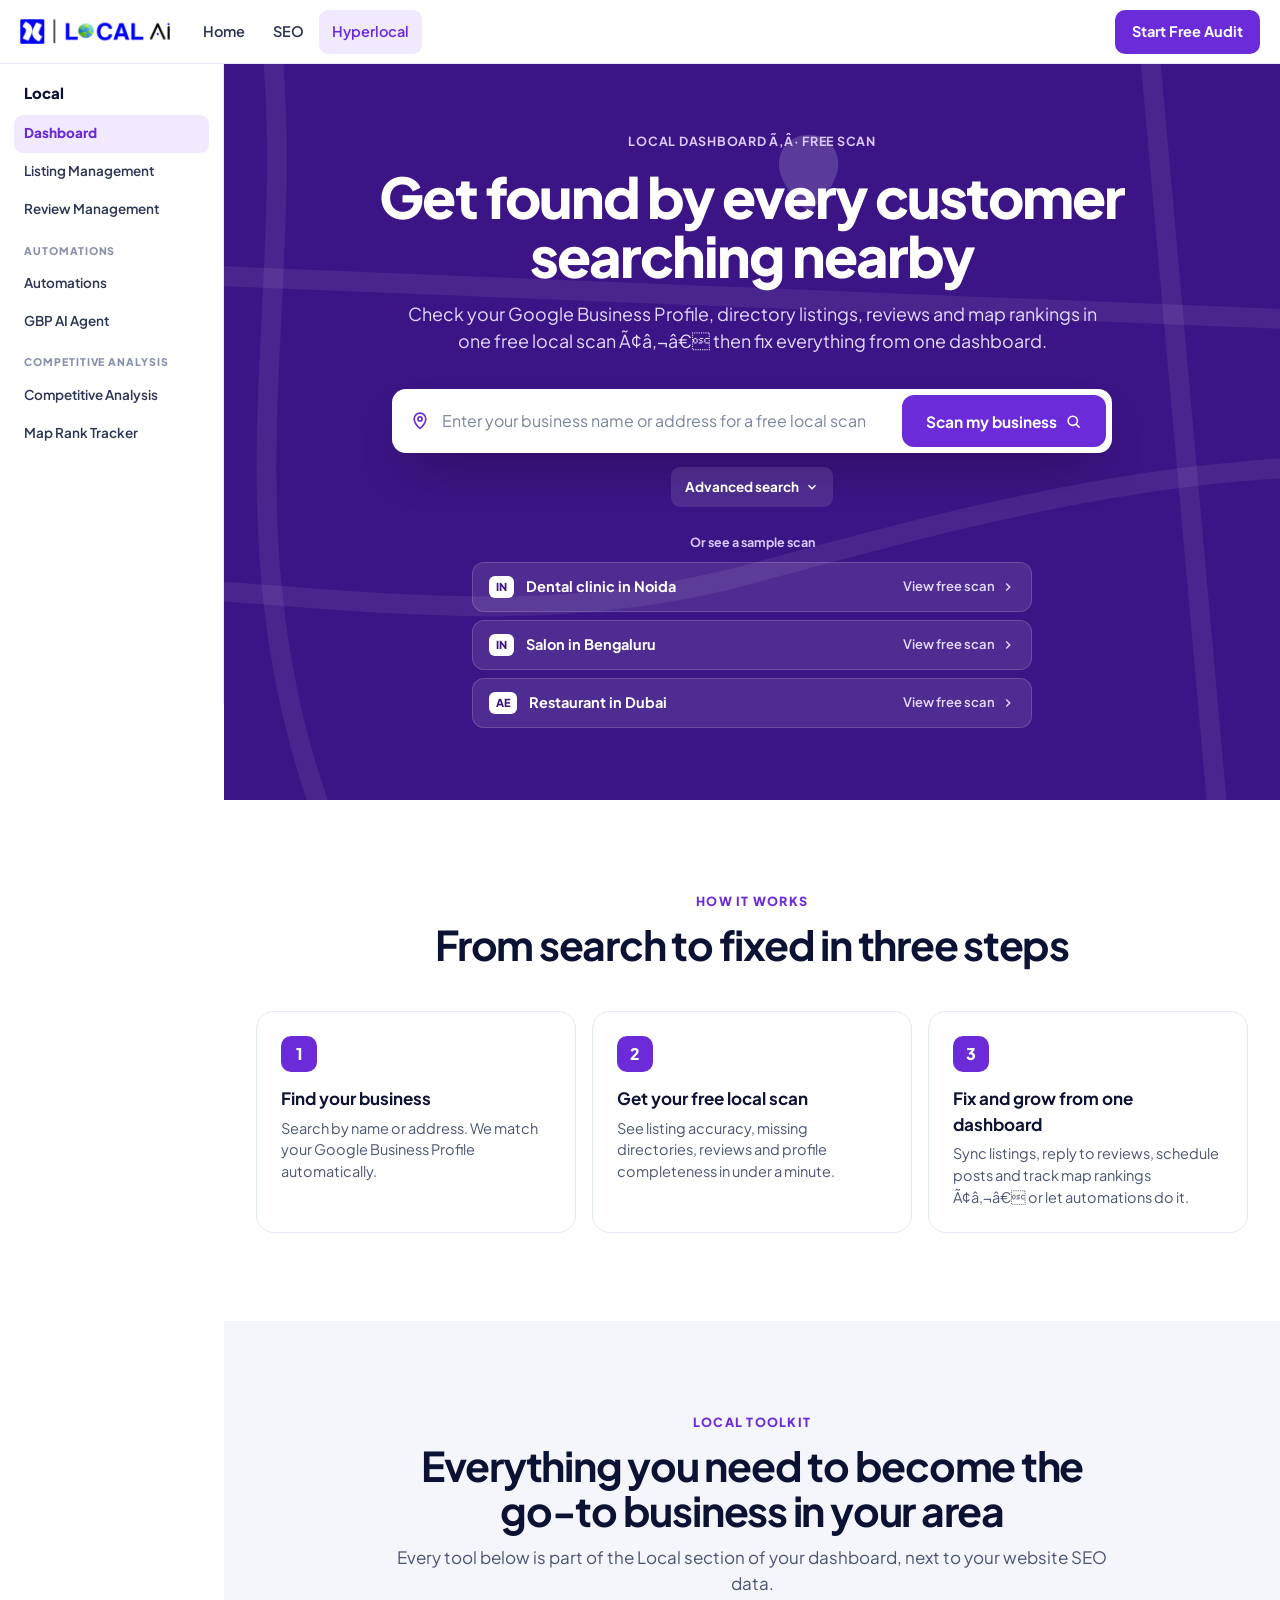
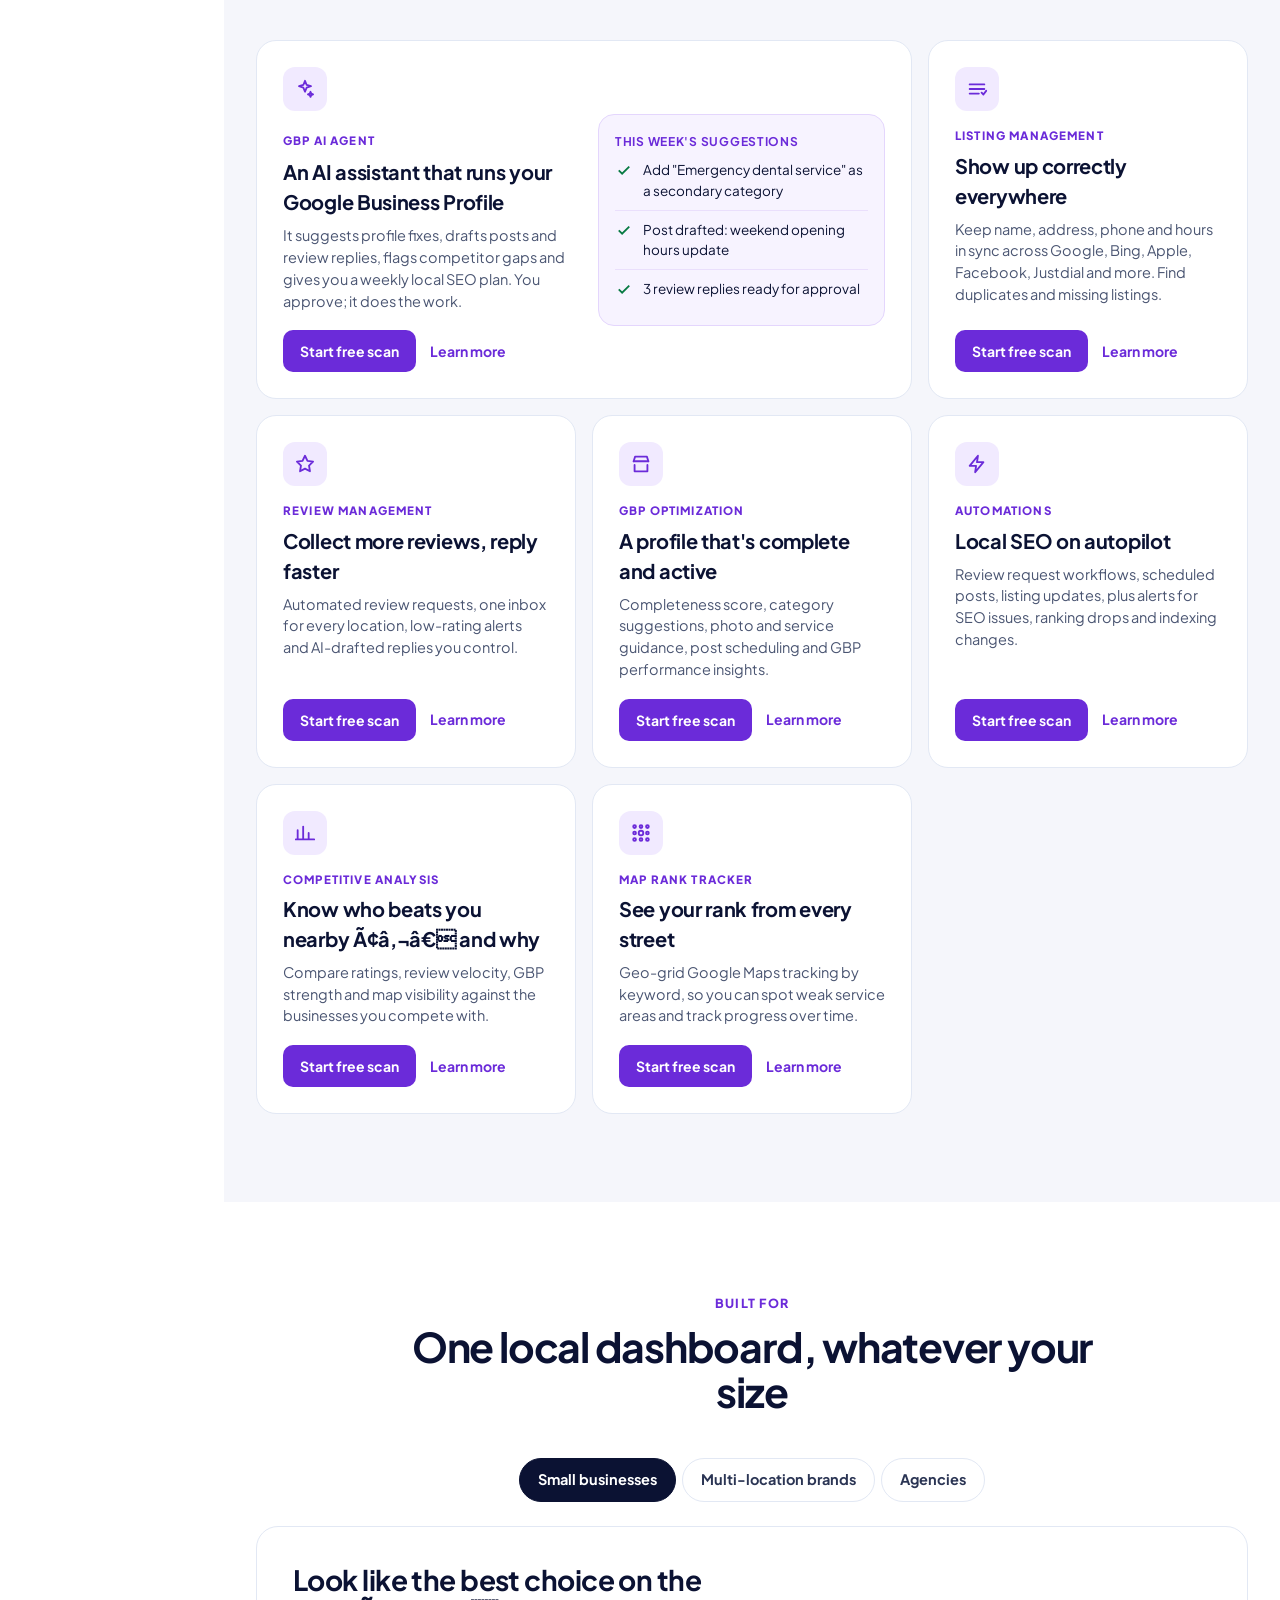
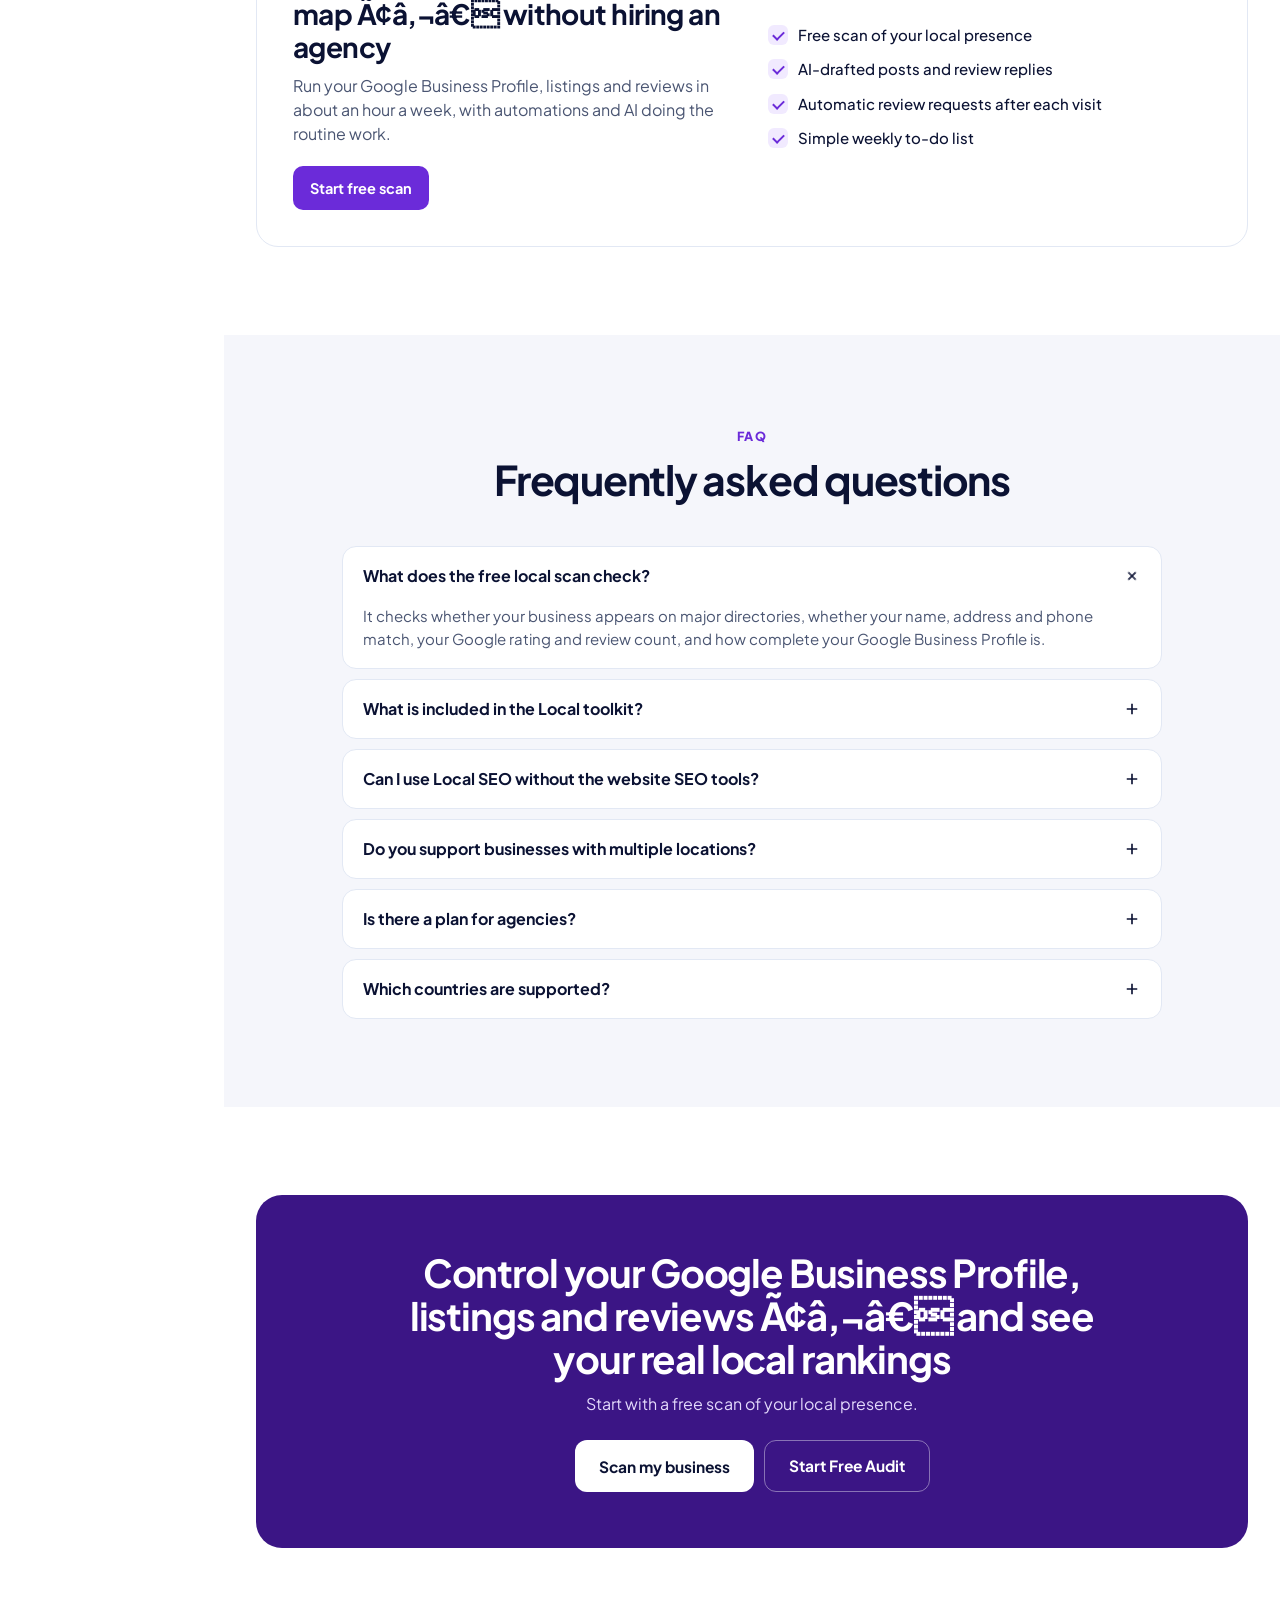
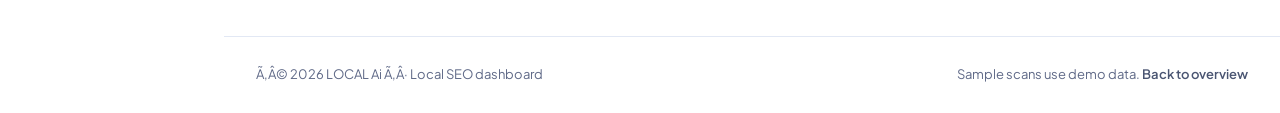
==== commit e7a4a97d: "Refine dashboard chooser icons and styling" ====
--- a/local-seo.html
+++ b/local-seo.html
@@ -3,7 +3,7 @@
 <head>
 <meta charset="utf-8">
 <meta name="viewport" content="width=device-width, initial-scale=1">
-<title>LOCAL Ai â€” Free Local SEO Scan</title>
+<title>LOCAL Ai Ã¢â‚¬â€ Free Local SEO Scan</title>
 <link rel="icon" href="assets/local-ai-logo.png">
 <link rel="preconnect" href="https://fonts.googleapis.com">
 <link rel="stylesheet" href="https://fonts.googleapis.com/css2?family=Plus+Jakarta+Sans:wght@400;500;600;700;800&amp;family=JetBrains+Mono:wght@500;700&amp;display=swap">
@@ -58,9 +58,9 @@
 ${v.isStart ? html`
 <section class="hero">
 <svg class="art" viewBox="0 0 1200 520" preserveAspectRatio="xMidYMid slice" aria-hidden="true"><g stroke="#fff" stroke-opacity="0.07" fill="none" stroke-width="14"><path d="M-20 380 C200 340 380 420 600 360 S980 260 1220 300"></path><path d="M260 -20 C280 160 220 330 300 540"></path><path d="M880 -20 L930 540"></path><path d="M-20 140 L1220 190"></path></g><g fill="#fff" fill-opacity="0.16"><path d="M180 120c-16 0-28 12-28 28 0 21 28 46 28 46s28-25 28-46c0-16-12-28-28-28z"></path><path d="M1010 90c-14 0-24 10-24 24 0 18 24 40 24 40s24-22 24-40c0-14-10-24-24-24z"></path><path d="M640 50c-12 0-21 9-21 21 0 16 21 34 21 34s21-18 21-34c0-12-9-21-21-21z"></path></g></svg>
-<span class="crumb">Local dashboard Â· Free scan</span>
+<span class="crumb">Local dashboard Ã‚Â· Free scan</span>
 <h1>Get found by every customer searching nearby</h1>
-<p class="sub">Check your Google Business Profile, directory listings, reviews and map rankings in one free local scan â€” then fix everything from one dashboard.</p>
+<p class="sub">Check your Google Business Profile, directory listings, reviews and map rankings in one free local scan Ã¢â‚¬â€ then fix everything from one dashboard.</p>
 
 ${v.simple ? html`
 <form class="sbox" onSubmit=${v.submitSearch}>
@@ -94,7 +94,7 @@
 <div class="steps">
 <div class="stp"><span class="n">1</span><h4>Find your business</h4><p>Search by name or address. We match your Google Business Profile automatically.</p></div>
 <div class="stp"><span class="n">2</span><h4>Get your free local scan</h4><p>See listing accuracy, missing directories, reviews and profile completeness in under a minute.</p></div>
-<div class="stp"><span class="n">3</span><h4>Fix and grow from one dashboard</h4><p>Sync listings, reply to reviews, schedule posts and track map rankings â€” or let automations do it.</p></div>
+<div class="stp"><span class="n">3</span><h4>Fix and grow from one dashboard</h4><p>Sync listings, reply to reviews, schedule posts and track map rankings Ã¢â‚¬â€ or let automations do it.</p></div>
 </div>
 </div>
 </section>
@@ -116,7 +116,7 @@
 <div class="tool" id="t-reviews"><span class="ic"><svg viewBox="0 0 24 24"><path d="M12 3l2.7 5.6 6.1.9-4.4 4.3 1 6.1L12 17l-5.4 2.9 1-6.1L3.2 9.5l6.1-.9z"></path></svg></span><span class="tk">Review Management</span><h3>Collect more reviews, reply faster</h3><p>Automated review requests, one inbox for every location, low-rating alerts and AI-drafted replies you control.</p><div class="ta"><button type="button" class="btn ppl" onClick=${v.goStart}>Start free scan</button><a href="index.html" class="btn lnk">Learn more</a></div></div>
 <div class="tool" id="t-gbp"><span class="ic"><svg viewBox="0 0 24 24"><path d="M4 9l1.5-5h13L20 9"></path><path d="M5 13v7h14v-7"></path><path d="M4 9h16"></path></svg></span><span class="tk">GBP Optimization</span><h3>A profile that's complete and active</h3><p>Completeness score, category suggestions, photo and service guidance, post scheduling and GBP performance insights.</p><div class="ta"><button type="button" class="btn ppl" onClick=${v.goStart}>Start free scan</button><a href="index.html" class="btn lnk">Learn more</a></div></div>
 <div class="tool" id="t-auto"><span class="ic"><svg viewBox="0 0 24 24"><path d="M13 3L4 14h7l-1 7 9-11h-7z"></path></svg></span><span class="tk">Automations</span><h3>Local SEO on autopilot</h3><p>Review request workflows, scheduled posts, listing updates, plus alerts for SEO issues, ranking drops and indexing changes.</p><div class="ta"><button type="button" class="btn ppl" onClick=${v.goStart}>Start free scan</button><a href="index.html" class="btn lnk">Learn more</a></div></div>
-<div class="tool" id="t-comp"><span class="ic"><svg viewBox="0 0 24 24"><path d="M4 19V9M10 19V5M16 19v-7M22 19H2"></path></svg></span><span class="tk">Competitive Analysis</span><h3>Know who beats you nearby â€” and why</h3><p>Compare ratings, review velocity, GBP strength and map visibility against the businesses you compete with.</p><div class="ta"><button type="button" class="btn ppl" onClick=${v.goStart}>Start free scan</button><a href="index.html" class="btn lnk">Learn more</a></div></div>
+<div class="tool" id="t-comp"><span class="ic"><svg viewBox="0 0 24 24"><path d="M4 19V9M10 19V5M16 19v-7M22 19H2"></path></svg></span><span class="tk">Competitive Analysis</span><h3>Know who beats you nearby Ã¢â‚¬â€ and why</h3><p>Compare ratings, review velocity, GBP strength and map visibility against the businesses you compete with.</p><div class="ta"><button type="button" class="btn ppl" onClick=${v.goStart}>Start free scan</button><a href="index.html" class="btn lnk">Learn more</a></div></div>
 <div class="tool" id="t-rank"><span class="ic"><svg viewBox="0 0 24 24"><circle cx="5" cy="5" r="1.5"></circle><circle cx="12" cy="5" r="1.5"></circle><circle cx="19" cy="5" r="1.5"></circle><circle cx="5" cy="12" r="1.5"></circle><circle cx="12" cy="12" r="2.5"></circle><circle cx="19" cy="12" r="1.5"></circle><circle cx="5" cy="19" r="1.5"></circle><circle cx="12" cy="19" r="1.5"></circle><circle cx="19" cy="19" r="1.5"></circle></svg></span><span class="tk">Map Rank Tracker</span><h3>See your rank from every street</h3><p>Geo-grid Google Maps tracking by keyword, so you can spot weak service areas and track progress over time.</p><div class="ta"><button type="button" class="btn ppl" onClick=${v.goStart}>Start free scan</button><a href="index.html" class="btn lnk">Learn more</a></div></div>
 </div>
 </div>
@@ -149,7 +149,7 @@
 <section class="sec">
 <div class="inner">
 <div class="band">
-<h2>Control your Google Business Profile, listings and reviews â€” and see your real local rankings</h2>
+<h2>Control your Google Business Profile, listings and reviews Ã¢â‚¬â€ and see your real local rankings</h2>
 <p>Start with a free scan of your local presence.</p>
 <div style="margin-top: 24px; display: flex; gap: 10px; justify-content: center; flex-wrap: wrap"><button type="button" class="btn lg" style="background: #fff; color: #0b1233" onClick=${v.goStart}>Scan my business</button><a href="#start" class="btn lg" style="color: #fff; border: 1px solid rgba(255,255,255,.4)">Start Free Audit</a></div>
 </div>
@@ -171,8 +171,8 @@
 ${v.isPick ? html`
 <div class="card anim" style="max-width: 760px; margin: 0 auto">
 <div class="ptitle"><h2>Is this your business?</h2><p>We found these matches for "${v.qShown}". Pick yours to start the scan.</p></div>
-${(v.matches || []).map((m, $index) => html`<button type="button" class="match" onClick=${m.pick}><span class="mi"><svg viewBox="0 0 24 24" aria-hidden="true"><path d="M12 21s-7-6.2-7-11.5A7 7 0 0119 9.5C19 14.8 12 21 12 21z"></path><circle cx="12" cy="9.5" r="2.5"></circle></svg></span><span style="min-width: 0"><b>${m.name}</b><span>${m.cat} Â· ${m.addr}</span></span><span class="pick">Select</span></button>`)}
-<div style="display: flex; justify-content: space-between; gap: 10px; margin-top: 18px; flex-wrap: wrap"><button type="button" class="btn lnk" onClick=${v.reset}>â† Search again</button><button type="button" class="btn lnk" onClick=${v.openAdv}>Not listed? Enter details manually</button></div>
+${(v.matches || []).map((m, $index) => html`<button type="button" class="match" onClick=${m.pick}><span class="mi"><svg viewBox="0 0 24 24" aria-hidden="true"><path d="M12 21s-7-6.2-7-11.5A7 7 0 0119 9.5C19 14.8 12 21 12 21z"></path><circle cx="12" cy="9.5" r="2.5"></circle></svg></span><span style="min-width: 0"><b>${m.name}</b><span>${m.cat} Ã‚Â· ${m.addr}</span></span><span class="pick">Select</span></button>`)}
+<div style="display: flex; justify-content: space-between; gap: 10px; margin-top: 18px; flex-wrap: wrap"><button type="button" class="btn lnk" onClick=${v.reset}>Ã¢â€ Â Search again</button><button type="button" class="btn lnk" onClick=${v.openAdv}>Not listed? Enter details manually</button></div>
 </div>
 ` : null}
 
@@ -185,7 +185,7 @@
 <span class="rt">Scanning in real time</span>
 <div class="bizline"><svg viewBox="0 0 24 24" aria-hidden="true"><path d="M12 21s-7-6.2-7-11.5A7 7 0 0119 9.5C19 14.8 12 21 12 21z"></path><circle cx="12" cy="9.5" r="2.5"></circle></svg><div><b>${v.biz.name}</b><span>${v.biz.addr}</span></div></div>
 <div class="pbar" role="progressbar" aria-valuemin="0" aria-valuemax="100" aria-valuenow=${v.scanPct}><i style="width: ${v.scanW}"></i></div>
-<div style="font-size: 13px; color: #5f6987; font-weight: 600">Checking ${v.scanDone} of ${v.dirCount} sources Â· ${v.scanPct}%</div>
+<div style="font-size: 13px; color: #5f6987; font-weight: 600">Checking ${v.scanDone} of ${v.dirCount} sources Ã‚Â· ${v.scanPct}%</div>
 <div class="dl">${(v.scanList || []).map((d, $index) => html`<div class="dli ${d.cls}"><span class="s ${d.cls}"></span>${d.name}</div>`)}</div>
 </div>
 </div>
@@ -197,7 +197,7 @@
 <div class="card anim">
 <div class="bizline">
 <svg viewBox="0 0 24 24" aria-hidden="true"><path d="M12 21s-7-6.2-7-11.5A7 7 0 0119 9.5C19 14.8 12 21 12 21z"></path><circle cx="12" cy="9.5" r="2.5"></circle></svg>
-<div><span class="rt" style="margin-bottom: 6px">Real-time data Â· 100% scanned</span><b style="display: block">${v.biz.name}</b><span>${v.biz.addr} Â· ${v.biz.phone}</span></div>
+<div><span class="rt" style="margin-bottom: 6px">Real-time data Ã‚Â· 100% scanned</span><b style="display: block">${v.biz.name}</b><span>${v.biz.addr} Ã‚Â· ${v.biz.phone}</span></div>
 <div class="links2"><button type="button" class="btn lnk" onClick=${v.copyLink}>${v.copyLabel}</button><button type="button" class="btn lnk" onClick=${v.reset}>Find another business</button></div>
 </div>
 <div class="summ">
@@ -207,7 +207,7 @@
 <div class="sm"><small>Total reviews</small><span class="hint">Reviews build trust</span><div class="v mono">${v.biz.reviews}</div></div>
 <div class="sm"><small>GBP completeness</small><span class="hint">Profile strength</span><div class="v mono">${v.biz.gbp}%</div><div class="gbar"><i style="width: ${v.biz.gbpW}"></i></div></div>
 </div>
-<div class="ctabar"><p>You're missing from ${v.missing} directories and have ${v.errors} listings with wrong details.</p><a href="index.html" class="btn ppl">Fix ${v.toFix} listings â€” create free account</a></div>
+<div class="ctabar"><p>You're missing from ${v.missing} directories and have ${v.errors} listings with wrong details.</p><a href="index.html" class="btn ppl">Fix ${v.toFix} listings Ã¢â‚¬â€ create free account</a></div>
 </div>
 
 <div class="card anim">
@@ -223,13 +223,13 @@
 <div class="ups">
 <div class="up anim">
 <span class="tk">Listing Management</span><h3>Fix wrong details and get listed everywhere</h3>
-<div class="vis"><div class="fixl"><div>Facebook phone <s>+91 120 455 0198</s><span class="ar">â†’</span><span class="okc">+91 120 455 0189</span></div><div>Justdial <span style="color: #c02626">2 duplicate listings</span><span class="ar">â†’</span><span class="okc">Merged</span></div><div>Bing Places <span style="color: #c02626">Not present</span><span class="ar">â†’</span><span class="okc">Published</span></div></div></div>
+<div class="vis"><div class="fixl"><div>Facebook phone <s>+91 120 455 0198</s><span class="ar">Ã¢â€ â€™</span><span class="okc">+91 120 455 0189</span></div><div>Justdial <span style="color: #c02626">2 duplicate listings</span><span class="ar">Ã¢â€ â€™</span><span class="okc">Merged</span></div><div>Bing Places <span style="color: #c02626">Not present</span><span class="ar">Ã¢â€ â€™</span><span class="okc">Published</span></div></div></div>
 <ul><li><b>Automatic NAP sync</b>Update name, address and phone everywhere from one place.</li><li><b>Duplicate cleanup</b>Find and merge duplicate listings for every location.</li></ul>
 <a href="index.html" class="btn ppl">Fix my listings</a>
 </div>
 <div class="up anim">
 <span class="tk">GBP Optimization + AI Agent</span><h3>Power up your Google Business Profile</h3>
-<div class="vis"><div class="posts"><div class="post"><span class="dd">Mon</span>Weekend opening hours â€” drafted by AI</div><div class="post"><span class="dd">Thu</span>Teeth whitening offer with photo</div><div class="post"><span class="dd">Next</span>Add 2 suggested categories (+${v.gbpGain}% completeness)</div></div></div>
+<div class="vis"><div class="posts"><div class="post"><span class="dd">Mon</span>Weekend opening hours Ã¢â‚¬â€ drafted by AI</div><div class="post"><span class="dd">Thu</span>Teeth whitening offer with photo</div><div class="post"><span class="dd">Next</span>Add 2 suggested categories (+${v.gbpGain}% completeness)</div></div></div>
 <ul><li><b>Post scheduling</b>Plan weeks of posts in minutes with AI drafts.</li><li><b>Profile insights</b>Calls, directions and website clicks over time.</li></ul>
 <a href="index.html" class="btn ppl">Optimize my profile</a>
 </div>
@@ -240,7 +240,7 @@
 </div>
 <div class="up anim">
 <span class="tk">Reviews + Competitive Analysis</span><h3>Manage your reputation and track competitors</h3>
-<div class="vis"><div class="cmp"><div class="you"><span>${v.biz.name}</span><span class="mono">${v.biz.rating} â˜…</span><span class="mono">${v.biz.reviews}</span></div><div><span>Nearby competitor A</span><span class="mono">4.5 â˜…</span><span class="mono">688</span></div><div><span>Nearby competitor B</span><span class="mono">4.1 â˜…</span><span class="mono">203</span></div></div></div>
+<div class="vis"><div class="cmp"><div class="you"><span>${v.biz.name}</span><span class="mono">${v.biz.rating} Ã¢Ëœâ€¦</span><span class="mono">${v.biz.reviews}</span></div><div><span>Nearby competitor A</span><span class="mono">4.5 Ã¢Ëœâ€¦</span><span class="mono">688</span></div><div><span>Nearby competitor B</span><span class="mono">4.1 Ã¢Ëœâ€¦</span><span class="mono">203</span></div></div></div>
 <ul><li><b>One review inbox</b>Every location, with low-rating alerts and AI reply drafts.</li><li><b>Competitor benchmarks</b>Review volume, reply rate and rating trends.</li></ul>
 <a href="index.html" class="btn ppl">Manage my reviews</a>
 </div>
@@ -250,14 +250,14 @@
 <h2>Fix ${v.toFix} listing issues and start ranking in more neighbourhoods</h2>
 <p>Your scan is saved. Create a free account to fix issues, or log in to your client dashboard.</p>
 <div style="margin-top: 24px; display: flex; gap: 10px; justify-content: center; flex-wrap: wrap"><a href="index.html" class="btn lg" style="background: #fff; color: #0b1233">Create free account</a><a href="#start" class="btn lg" style="color: #fff; border: 1px solid rgba(255,255,255,.4)">Start Free Audit</a></div>
-<p style="margin-top: 18px; font-size: 14px"><a href="index.html" style="color: #fff; font-weight: 700">Also audit your website SEO â†’</a></p>
-</div>
-` : null}
-</div>
-</div>
-` : null}
-
-<footer class="foot"><span>Â© 2026 LOCAL Ai Â· Local SEO dashboard</span><span>Sample scans use demo data. <a href="index.html">Back to overview</a></span></footer>
+<p style="margin-top: 18px; font-size: 14px"><a href="index.html" style="color: #fff; font-weight: 700">Also audit your website SEO Ã¢â€ â€™</a></p>
+</div>
+` : null}
+</div>
+</div>
+` : null}
+
+<footer class="foot"><span>Ã‚Â© 2026 LOCAL Ai Ã‚Â· Local SEO dashboard</span><span>Sample scans use demo data. <a href="index.html">Back to overview</a></span></footer>
 </main>
 </div>
 </div>
@@ -274,16 +274,16 @@
   dirs() {
     return [
       { name: 'Google Business Profile', key: true, cls: 'ok', status: 'No issues', det: 'Name, address and phone match' },
-      { name: 'Bing Places', key: true, cls: 'bad', status: 'Not present', det: 'Missed opportunity Â· high-traffic directory', fix: 'Add listing' },
-      { name: 'Apple Business Connect', key: true, cls: 'bad', status: 'Not present', det: 'Missed opportunity Â· Apple Maps and Siri', fix: 'Add listing' },
+      { name: 'Bing Places', key: true, cls: 'bad', status: 'Not present', det: 'Missed opportunity Ã‚Â· high-traffic directory', fix: 'Add listing' },
+      { name: 'Apple Business Connect', key: true, cls: 'bad', status: 'Not present', det: 'Missed opportunity Ã‚Â· Apple Maps and Siri', fix: 'Add listing' },
       { name: 'Facebook', key: true, cls: 'warn', status: 'Wrong phone', det: 'Shows +91 120 455 0198', fix: 'Fix' },
       { name: 'Justdial', key: true, cls: 'warn', status: 'Duplicate', det: '2 listings for the same location', fix: 'Merge' },
       { name: 'Instagram', key: false, cls: 'warn', status: 'No address', det: 'Profile has no location set', fix: 'Fix' },
       { name: 'Yelp', key: false, cls: 'ok', status: 'No issues', det: 'Name, address and phone match' },
       { name: 'Foursquare', key: false, cls: 'warn', status: 'Missing hours', det: 'Opening hours not listed', fix: 'Fix' },
-      { name: 'Sulekha', key: false, cls: 'bad', status: 'Not present', det: 'Missed opportunity Â· local services directory', fix: 'Add listing' },
-      { name: 'HERE WeGo', key: false, cls: 'bad', status: 'Not present', det: 'Missed opportunity Â· in-car navigation', fix: 'Add listing' },
-      { name: 'TomTom', key: false, cls: 'bad', status: 'Not present', det: 'Missed opportunity Â· maps data provider', fix: 'Add listing' },
+      { name: 'Sulekha', key: false, cls: 'bad', status: 'Not present', det: 'Missed opportunity Ã‚Â· local services directory', fix: 'Add listing' },
+      { name: 'HERE WeGo', key: false, cls: 'bad', status: 'Not present', det: 'Missed opportunity Ã‚Â· in-car navigation', fix: 'Add listing' },
+      { name: 'TomTom', key: false, cls: 'bad', status: 'Not present', det: 'Missed opportunity Ã‚Â· maps data provider', fix: 'Add listing' },
       { name: 'Waze', key: false, cls: 'warn', status: 'Old address', det: 'Pin placed at previous location', fix: 'Fix' }
     ];
   }
@@ -332,7 +332,7 @@
     const qt = titleCase(st.q || 'Your Business');
     const mSrc = [
       [qt, 'Sector 18, Noida, Uttar Pradesh 201301', 'Best match'],
-      [qt + ' â€“ Sector 62', 'Sector 62, Noida, Uttar Pradesh 201309', 'Branch'],
+      [qt + ' Ã¢â‚¬â€œ Sector 62', 'Sector 62, Noida, Uttar Pradesh 201309', 'Branch'],
       [qt + ' Clinic & Studio', 'DLF Phase 3, Gurugram, Haryana 122002', 'Similar name']
     ];
     const matches = mSrc.map((m) => ({ name: m[0], addr: m[1], cat: m[2], pick: () => this.startScan(this.mkBiz(m[0], m[1], m[2])) }));
@@ -360,7 +360,7 @@
     }
 
     const AUD = {
-      smb: { label: 'Small businesses', title: 'Look like the best choice on the map â€” without hiring an agency', desc: 'Run your Google Business Profile, listings and reviews in about an hour a week, with automations and AI doing the routine work.', points: ['Free scan of your local presence', 'AI-drafted posts and review replies', 'Automatic review requests after each visit', 'Simple weekly to-do list'] },
+      smb: { label: 'Small businesses', title: 'Look like the best choice on the map Ã¢â‚¬â€ without hiring an agency', desc: 'Run your Google Business Profile, listings and reviews in about an hour a week, with automations and AI doing the routine work.', points: ['Free scan of your local presence', 'AI-drafted posts and review replies', 'Automatic review requests after each visit', 'Simple weekly to-do list'] },
       multi: { label: 'Multi-location brands', title: 'Keep every location accurate and visible', desc: 'Manage hundreds of profiles and listings in bulk, protect them from unwanted edits, and compare performance by location.', points: ['Bulk listing and GBP updates', 'Location-level map rank tracking', 'Review inbox across all locations', 'Weak service-area detection'] },
       agency: { label: 'Agencies', title: 'Deliver local SEO results clients can see', desc: 'Onboard clients with a free scan, manage every account from one place, and give each client their own dashboard login.', points: ['Free scan as a sales tool', 'Client dashboard logins', 'Website SEO + Local SEO in one report', 'Automations across client accounts'] }
     };
@@ -368,7 +368,7 @@
 
     const FAQ = [
       ['What does the free local scan check?', 'It checks whether your business appears on major directories, whether your name, address and phone match, your Google rating and review count, and how complete your Google Business Profile is.'],
-      ['What is included in the Local toolkit?', 'Listing Management, Review Management, GBP Optimization, Automations, the GBP AI Agent, Competitive Analysis and the Map Rank Tracker â€” all in the Local section of the dashboard.'],
+      ['What is included in the Local toolkit?', 'Listing Management, Review Management, GBP Optimization, Automations, the GBP AI Agent, Competitive Analysis and the Map Rank Tracker Ã¢â‚¬â€ all in the Local section of the dashboard.'],
       ['Can I use Local SEO without the website SEO tools?', 'Yes. You can start with Local only and add Website SEO, technical audits and GSC, GA4, GTM and UTM reporting whenever you need them.'],
       ['Do you support businesses with multiple locations?', 'Yes. You can manage every location from one account, update listings and profiles in bulk, and compare performance location by location.'],
       ['Is there a plan for agencies?', 'Yes. Agencies can manage multiple client accounts and give each client their own dashboard login.'],
@@ -411,16 +411,16 @@
 <div class="dashboard-modal" id="dashboard-choice" hidden>
   <div class="dashboard-modal-backdrop" data-dashboard-close></div>
   <section class="dashboard-dialog" role="dialog" aria-modal="true" aria-labelledby="dashboard-choice-title">
-    <button class="dashboard-close" type="button" aria-label="Close" data-dashboard-close>×</button>
+    <button class="dashboard-close" type="button" aria-label="Close" data-dashboard-close>&times;</button>
     <span class="dashboard-kicker">CHOOSE YOUR DASHBOARD</span>
     <h2 id="dashboard-choice-title">Where would you like to start?</h2>
     <p>Select the dashboard that fits the audit you want to run.</p>
     <div class="dashboard-options">
       <a class="dashboard-option website" href="https://seo.hyperlocalseoai.com/login">
-        <span class="dashboard-option-icon">⌁</span><span><b>Website SEO Dashboard</b><small>Audit your website, technical SEO and search performance.</small></span><i>→</i>
+        <span class="dashboard-option-icon"><svg viewBox="0 0 24 24" aria-hidden="true"><circle cx="10.5" cy="10.5" r="5.5"></circle><path d="m15 15 4.2 4.2M5 18.5h8"></path></svg></span><span><b>Website SEO Dashboard</b><small>Audit your website, technical SEO and search performance.</small></span><i>&rarr;</i>
       </a>
       <a class="dashboard-option local" href="https://gbp.hyperlocalseoai.com/">
-        <span class="dashboard-option-icon">⌖</span><span><b>Local SEO Dashboard</b><small>Track your Google Business Profile, rankings and listings.</small></span><i>→</i>
+        <span class="dashboard-option-icon"><svg viewBox="0 0 24 24" aria-hidden="true"><path d="M12 21s6-5.1 6-11a6 6 0 1 0-12 0c0 5.9 6 11 6 11Z"></path><circle cx="12" cy="10" r="2.1"></circle></svg></span><span><b>Local SEO Dashboard</b><small>Track your Google Business Profile, rankings and listings.</small></span><i>&rarr;</i>
       </a>
     </div>
   </section>
@@ -433,7 +433,7 @@
   const closeModal = () => { modal.hidden = true; document.body.classList.remove('dashboard-modal-open'); };
   document.querySelectorAll('a, button').forEach((el) => {
     const label = el.textContent.replace(/\s+/g, ' ').trim();
-    if (/^Start Free Audit(?:\s*[→➜])?$/.test(label)) el.addEventListener('click', (event) => { event.preventDefault(); openModal(); });
+    if (label.indexOf('Start Free Audit') === 0) el.addEventListener('click', (event) => { event.preventDefault(); openModal(); });
   });
   modal.querySelectorAll('[data-dashboard-close]').forEach((el) => el.addEventListener('click', closeModal));
   document.addEventListener('keydown', (event) => { if (event.key === 'Escape' && !modal.hidden) closeModal(); });
--- a/assets/css/local-seo.css
+++ b/assets/css/local-seo.css
@@ -268,4 +268,5 @@
 .local-rankmap{position:relative;overflow:hidden;min-height:250px;aspect-ratio:16/10;margin-top:12px;border:1px solid #dbe5d5;border-radius:14px;background:#eef4ec}.local-rankmap .maptiles{position:absolute;inset:0;width:100%;height:100%;border:0;pointer-events:none;filter:saturate(.9) brightness(1.03)}.local-rankmap .pin{position:absolute;width:30px;height:30px;margin:-34px 0 0 -15px;z-index:2}.local-rankmap .pin .pb{position:absolute;inset:0;border-radius:50% 50% 50% 0;transform:rotate(-45deg);background:#f59e0b;box-shadow:0 6px 12px -4px rgba(191,103,0,.5)}.local-rankmap .pin.top .pb{background:#10b981;box-shadow:0 6px 12px -4px rgba(0,112,76,.45)}.local-rankmap .pn{position:absolute;inset:0;display:grid;place-items:center;padding-bottom:2px;color:#fff;font-family:Inter,Arial,sans-serif;font-size:12px;font-weight:800;z-index:1}
 
 /* Shared Start Free Audit dashboard selector */
-.dashboard-modal[hidden]{display:none}.dashboard-modal{position:fixed;inset:0;z-index:1000;display:grid;place-items:center;padding:20px}.dashboard-modal-open{overflow:hidden}.dashboard-modal-backdrop{position:absolute;inset:0;background:rgba(8,15,43,.55);backdrop-filter:blur(5px)}.dashboard-dialog{position:relative;width:min(100%,510px);padding:34px;border:1px solid #dfe5f3;border-radius:24px;background:#fff;box-shadow:0 28px 80px rgba(13,24,65,.28);animation:dashboard-pop .22s ease-out}.dashboard-close{position:absolute;top:14px;right:16px;width:32px;height:32px;border:0;border-radius:50%;background:#f1f4fb;color:#182147;font-size:25px;line-height:1;cursor:pointer}.dashboard-kicker{display:block;margin-bottom:8px;color:#652ce1;font-size:11px;font-weight:800;letter-spacing:.12em}.dashboard-dialog h2{margin:0;color:#101a42;font-size:28px;letter-spacing:-.035em}.dashboard-dialog>p{margin:9px 0 22px;color:#65708f;font-size:15px;line-height:1.5}.dashboard-options{display:grid;gap:12px}.dashboard-option{display:grid;grid-template-columns:44px minmax(0,1fr) 20px;gap:12px;align-items:center;padding:16px;border:1px solid #dce4f4;border-radius:16px;background:#fff;color:#111b42;text-decoration:none;transition:transform .18s ease,box-shadow .18s ease,border-color .18s ease}.dashboard-option:hover{transform:translateY(-2px);box-shadow:0 10px 24px rgba(32,51,108,.13)}.dashboard-option.website:hover{border-color:#1d63ed}.dashboard-option.local:hover{border-color:#6d31de}.dashboard-option-icon{display:grid;place-items:center;width:44px;height:44px;border-radius:12px;background:#eaf1ff;color:#1463e8;font-size:27px;font-weight:800}.dashboard-option.local .dashboard-option-icon{background:#f0e9ff;color:#692ee0}.dashboard-option b,.dashboard-option small{display:block}.dashboard-option b{font-size:15px}.dashboard-option small{margin-top:4px;color:#67718c;font-size:12.5px;line-height:1.35}.dashboard-option i{font-style:normal;color:#4b5b82;font-size:21px}@keyframes dashboard-pop{from{opacity:0;transform:translateY(10px) scale(.98)}to{opacity:1;transform:none}}@media(max-width:500px){.dashboard-dialog{padding:28px 20px 20px}.dashboard-dialog h2{font-size:24px}}+.dashboard-modal[hidden]{display:none}.dashboard-modal{position:fixed;inset:0;z-index:1000;display:grid;place-items:center;padding:20px}.dashboard-modal-open{overflow:hidden}.dashboard-modal-backdrop{position:absolute;inset:0;background:rgba(8,15,43,.55);backdrop-filter:blur(5px)}.dashboard-dialog{position:relative;width:min(100%,510px);padding:34px;border:1px solid #dfe5f3;border-radius:24px;background:#fff;box-shadow:0 28px 80px rgba(13,24,65,.28);animation:dashboard-pop .22s ease-out}.dashboard-close{position:absolute;top:14px;right:16px;width:32px;height:32px;border:0;border-radius:50%;background:#f1f4fb;color:#182147;font-size:25px;line-height:1;cursor:pointer}.dashboard-kicker{display:block;margin-bottom:8px;color:#652ce1;font-size:11px;font-weight:800;letter-spacing:.12em}.dashboard-dialog h2{margin:0;color:#101a42;font-size:28px;letter-spacing:-.035em}.dashboard-dialog>p{margin:9px 0 22px;color:#65708f;font-size:15px;line-height:1.5}.dashboard-options{display:grid;gap:12px}.dashboard-option{display:grid;grid-template-columns:44px minmax(0,1fr) 20px;gap:12px;align-items:center;padding:16px;border:1px solid #dce4f4;border-radius:16px;background:#fff;color:#111b42;text-decoration:none;transition:transform .18s ease,box-shadow .18s ease,border-color .18s ease}.dashboard-option:hover{transform:translateY(-2px);box-shadow:0 10px 24px rgba(32,51,108,.13)}.dashboard-option.website:hover{border-color:#1d63ed}.dashboard-option.local:hover{border-color:#6d31de}.dashboard-option-icon{display:grid;place-items:center;width:44px;height:44px;border-radius:12px;background:#eaf1ff;color:#1463e8;font-size:27px;font-weight:800}.dashboard-option.local .dashboard-option-icon{background:#f0e9ff;color:#692ee0}.dashboard-option b,.dashboard-option small{display:block}.dashboard-option b{font-size:15px}.dashboard-option small{margin-top:4px;color:#67718c;font-size:12.5px;line-height:1.35}.dashboard-option i{font-style:normal;color:#4b5b82;font-size:21px}@keyframes dashboard-pop{from{opacity:0;transform:translateY(10px) scale(.98)}to{opacity:1;transform:none}}@media(max-width:500px){.dashboard-dialog{padding:28px 20px 20px}.dashboard-dialog h2{font-size:24px}}/* Refined dashboard selector visuals */
+.dashboard-dialog{font-family:Inter,ui-sans-serif,system-ui,-apple-system,"Segoe UI",Arial,sans-serif}.dashboard-kicker{color:#6734db}.dashboard-close{font-family:Arial,sans-serif;font-weight:400;transition:background .18s ease,transform .18s ease}.dashboard-close:hover{background:#e7eaff;transform:rotate(90deg)}.dashboard-dialog h2{font-family:Inter,ui-sans-serif,system-ui,sans-serif;font-weight:800}.dashboard-option{min-height:78px}.dashboard-option-icon{font-size:0}.dashboard-option-icon svg{width:25px;height:25px;fill:none;stroke:currentColor;stroke-width:2;stroke-linecap:round;stroke-linejoin:round}.dashboard-option.website .dashboard-option-icon{background:linear-gradient(135deg,#e8f1ff,#dceaff);color:#1263e8}.dashboard-option.local .dashboard-option-icon{background:linear-gradient(135deg,#f1e9ff,#e9dcff);color:#6c2ce0}.dashboard-option i{display:grid;place-items:center;width:28px;height:28px;border-radius:50%;background:#f2f5fb;color:#4c5f8b;transition:background .18s ease,color .18s ease,transform .18s ease}.dashboard-option:hover i{background:#155fe7;color:#fff;transform:translateX(2px)}.dashboard-option.local:hover i{background:#6c2ce0}.dashboard-option b{font-weight:800;letter-spacing:-.01em}.dashboard-option small{font-family:Inter,ui-sans-serif,system-ui,sans-serif}
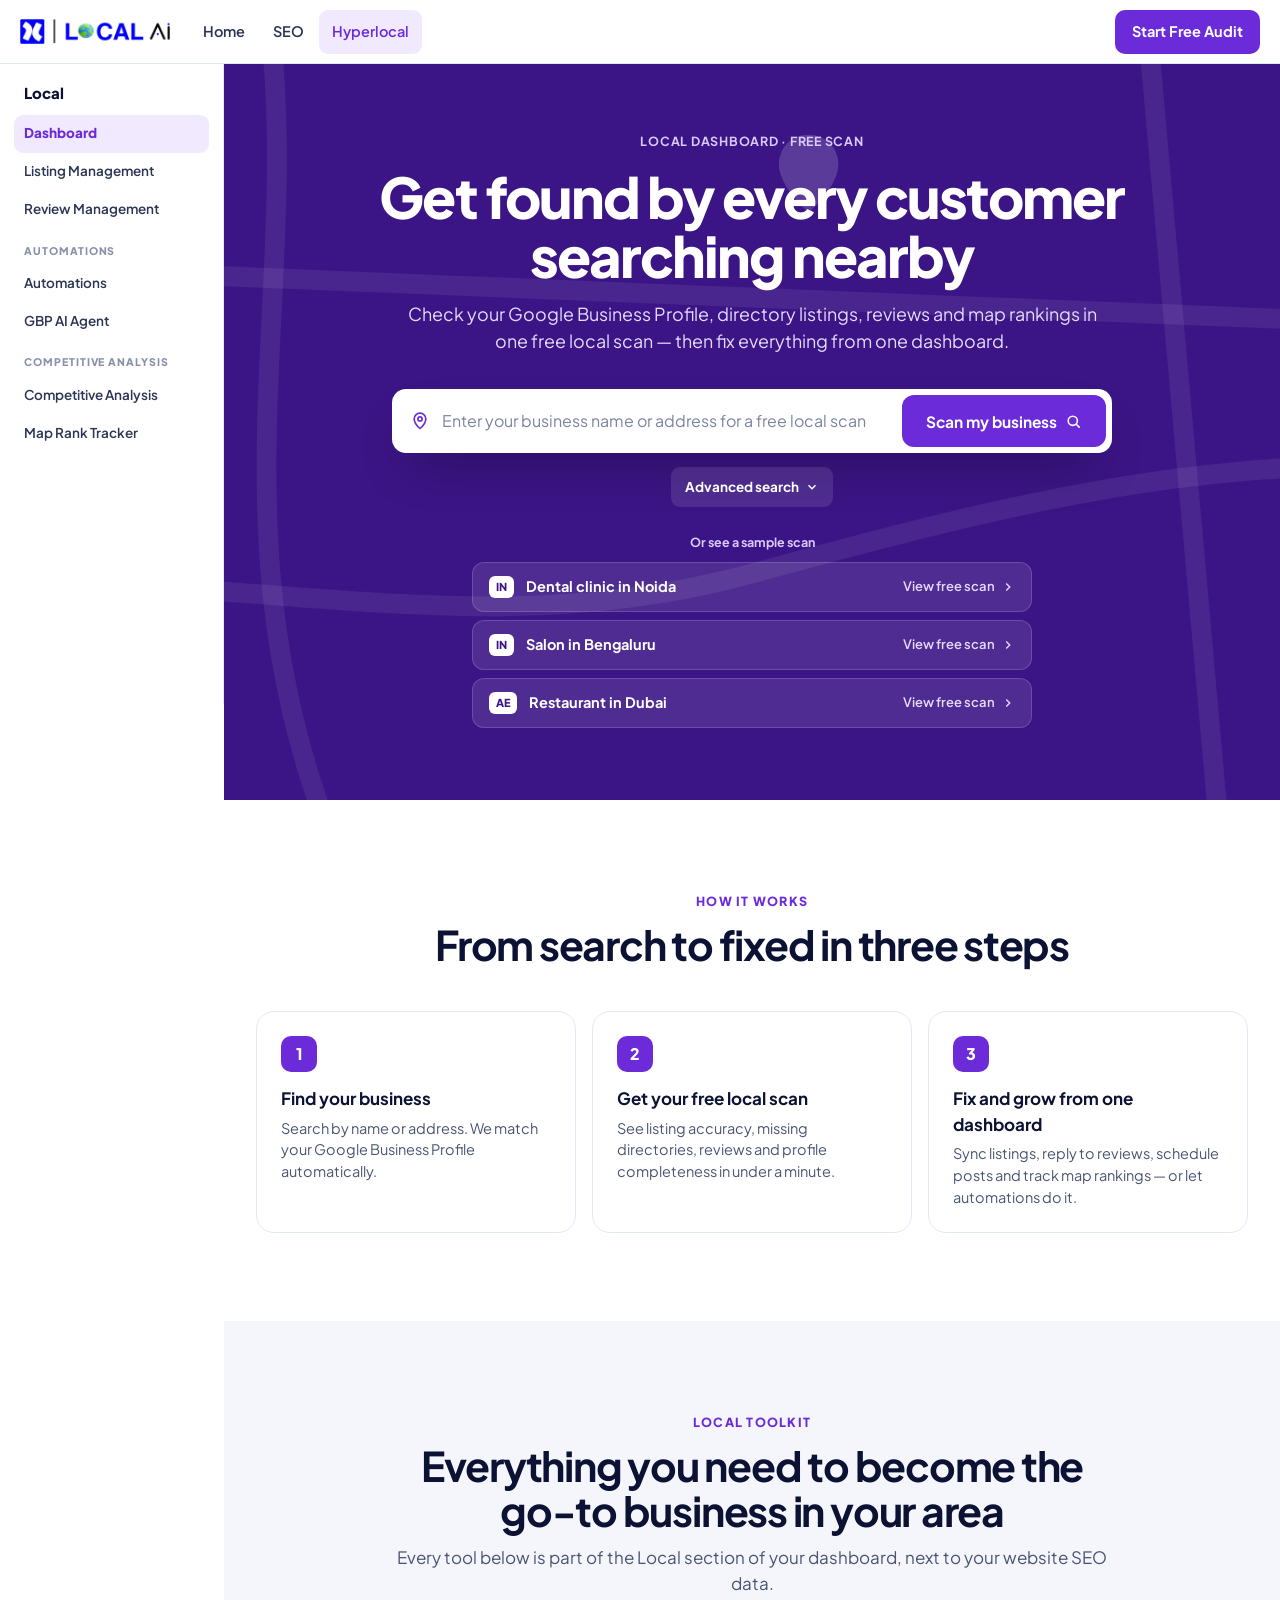
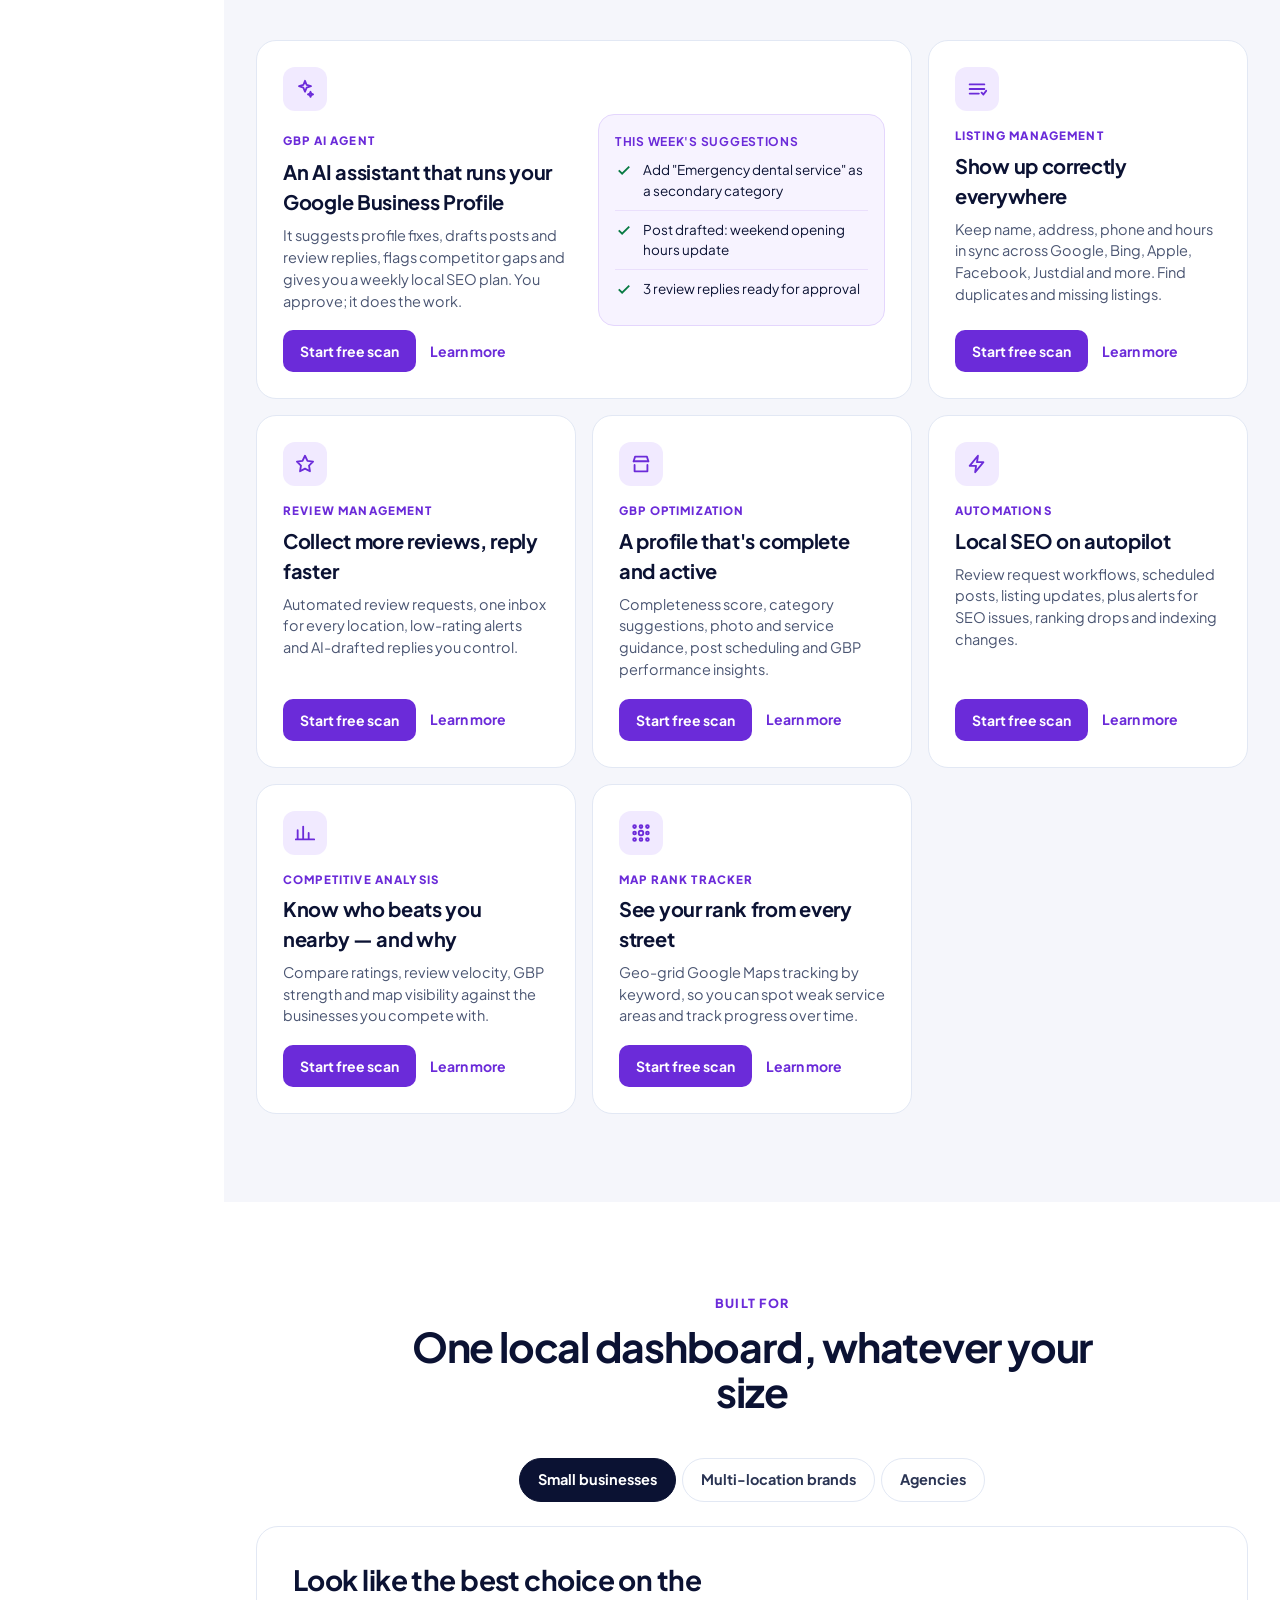
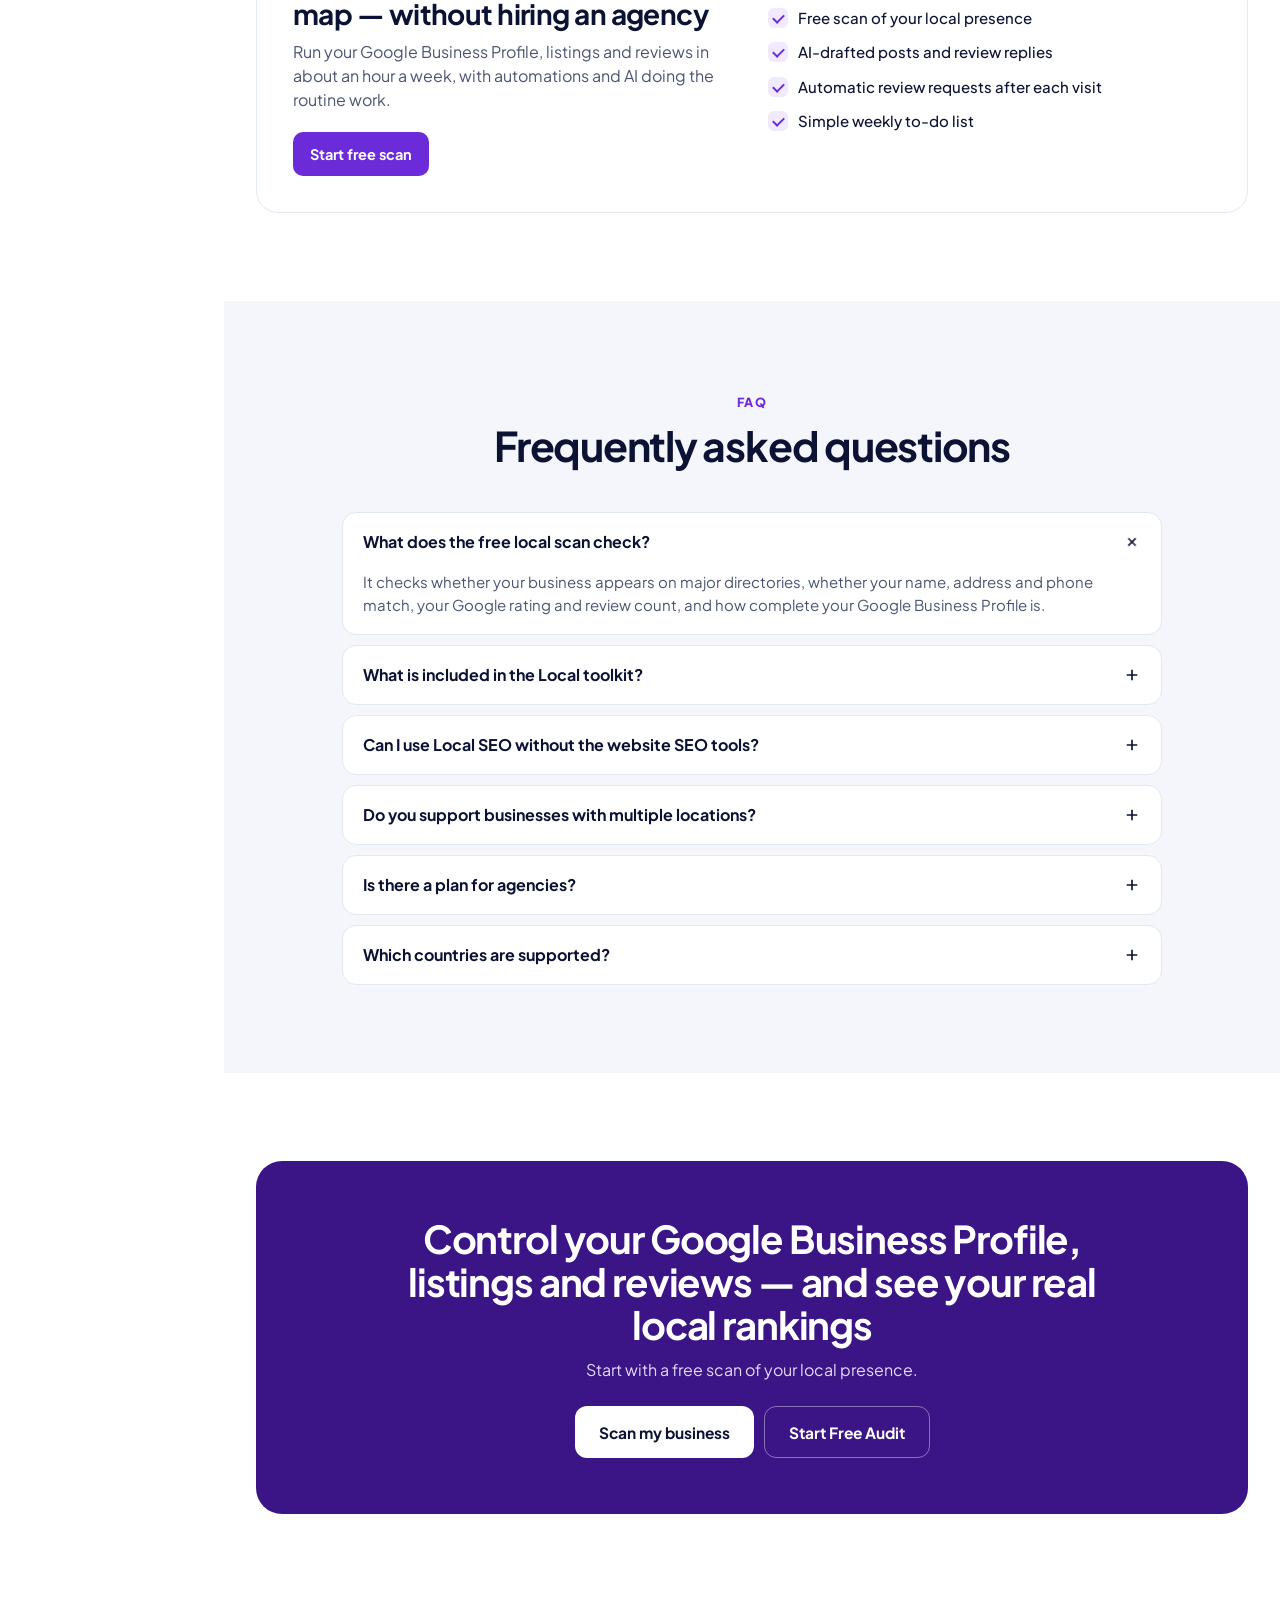
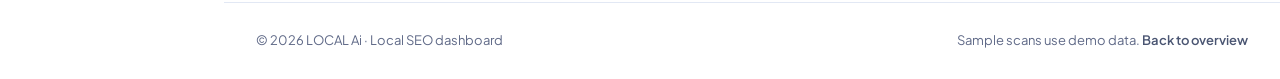
==== commit 6519fd86: "Fix dialog encoding and dashboard icons" ====
--- a/local-seo.html
+++ b/local-seo.html
@@ -3,7 +3,7 @@
 <head>
 <meta charset="utf-8">
 <meta name="viewport" content="width=device-width, initial-scale=1">
-<title>LOCAL Ai Ã¢â‚¬â€ Free Local SEO Scan</title>
+<title>LOCAL Ai — Free Local SEO Scan</title>
 <link rel="icon" href="assets/local-ai-logo.png">
 <link rel="preconnect" href="https://fonts.googleapis.com">
 <link rel="stylesheet" href="https://fonts.googleapis.com/css2?family=Plus+Jakarta+Sans:wght@400;500;600;700;800&amp;family=JetBrains+Mono:wght@500;700&amp;display=swap">
@@ -58,9 +58,9 @@
 ${v.isStart ? html`
 <section class="hero">
 <svg class="art" viewBox="0 0 1200 520" preserveAspectRatio="xMidYMid slice" aria-hidden="true"><g stroke="#fff" stroke-opacity="0.07" fill="none" stroke-width="14"><path d="M-20 380 C200 340 380 420 600 360 S980 260 1220 300"></path><path d="M260 -20 C280 160 220 330 300 540"></path><path d="M880 -20 L930 540"></path><path d="M-20 140 L1220 190"></path></g><g fill="#fff" fill-opacity="0.16"><path d="M180 120c-16 0-28 12-28 28 0 21 28 46 28 46s28-25 28-46c0-16-12-28-28-28z"></path><path d="M1010 90c-14 0-24 10-24 24 0 18 24 40 24 40s24-22 24-40c0-14-10-24-24-24z"></path><path d="M640 50c-12 0-21 9-21 21 0 16 21 34 21 34s21-18 21-34c0-12-9-21-21-21z"></path></g></svg>
-<span class="crumb">Local dashboard Ã‚Â· Free scan</span>
+<span class="crumb">Local dashboard · Free scan</span>
 <h1>Get found by every customer searching nearby</h1>
-<p class="sub">Check your Google Business Profile, directory listings, reviews and map rankings in one free local scan Ã¢â‚¬â€ then fix everything from one dashboard.</p>
+<p class="sub">Check your Google Business Profile, directory listings, reviews and map rankings in one free local scan — then fix everything from one dashboard.</p>
 
 ${v.simple ? html`
 <form class="sbox" onSubmit=${v.submitSearch}>
@@ -94,7 +94,7 @@
 <div class="steps">
 <div class="stp"><span class="n">1</span><h4>Find your business</h4><p>Search by name or address. We match your Google Business Profile automatically.</p></div>
 <div class="stp"><span class="n">2</span><h4>Get your free local scan</h4><p>See listing accuracy, missing directories, reviews and profile completeness in under a minute.</p></div>
-<div class="stp"><span class="n">3</span><h4>Fix and grow from one dashboard</h4><p>Sync listings, reply to reviews, schedule posts and track map rankings Ã¢â‚¬â€ or let automations do it.</p></div>
+<div class="stp"><span class="n">3</span><h4>Fix and grow from one dashboard</h4><p>Sync listings, reply to reviews, schedule posts and track map rankings — or let automations do it.</p></div>
 </div>
 </div>
 </section>
@@ -116,7 +116,7 @@
 <div class="tool" id="t-reviews"><span class="ic"><svg viewBox="0 0 24 24"><path d="M12 3l2.7 5.6 6.1.9-4.4 4.3 1 6.1L12 17l-5.4 2.9 1-6.1L3.2 9.5l6.1-.9z"></path></svg></span><span class="tk">Review Management</span><h3>Collect more reviews, reply faster</h3><p>Automated review requests, one inbox for every location, low-rating alerts and AI-drafted replies you control.</p><div class="ta"><button type="button" class="btn ppl" onClick=${v.goStart}>Start free scan</button><a href="index.html" class="btn lnk">Learn more</a></div></div>
 <div class="tool" id="t-gbp"><span class="ic"><svg viewBox="0 0 24 24"><path d="M4 9l1.5-5h13L20 9"></path><path d="M5 13v7h14v-7"></path><path d="M4 9h16"></path></svg></span><span class="tk">GBP Optimization</span><h3>A profile that's complete and active</h3><p>Completeness score, category suggestions, photo and service guidance, post scheduling and GBP performance insights.</p><div class="ta"><button type="button" class="btn ppl" onClick=${v.goStart}>Start free scan</button><a href="index.html" class="btn lnk">Learn more</a></div></div>
 <div class="tool" id="t-auto"><span class="ic"><svg viewBox="0 0 24 24"><path d="M13 3L4 14h7l-1 7 9-11h-7z"></path></svg></span><span class="tk">Automations</span><h3>Local SEO on autopilot</h3><p>Review request workflows, scheduled posts, listing updates, plus alerts for SEO issues, ranking drops and indexing changes.</p><div class="ta"><button type="button" class="btn ppl" onClick=${v.goStart}>Start free scan</button><a href="index.html" class="btn lnk">Learn more</a></div></div>
-<div class="tool" id="t-comp"><span class="ic"><svg viewBox="0 0 24 24"><path d="M4 19V9M10 19V5M16 19v-7M22 19H2"></path></svg></span><span class="tk">Competitive Analysis</span><h3>Know who beats you nearby Ã¢â‚¬â€ and why</h3><p>Compare ratings, review velocity, GBP strength and map visibility against the businesses you compete with.</p><div class="ta"><button type="button" class="btn ppl" onClick=${v.goStart}>Start free scan</button><a href="index.html" class="btn lnk">Learn more</a></div></div>
+<div class="tool" id="t-comp"><span class="ic"><svg viewBox="0 0 24 24"><path d="M4 19V9M10 19V5M16 19v-7M22 19H2"></path></svg></span><span class="tk">Competitive Analysis</span><h3>Know who beats you nearby — and why</h3><p>Compare ratings, review velocity, GBP strength and map visibility against the businesses you compete with.</p><div class="ta"><button type="button" class="btn ppl" onClick=${v.goStart}>Start free scan</button><a href="index.html" class="btn lnk">Learn more</a></div></div>
 <div class="tool" id="t-rank"><span class="ic"><svg viewBox="0 0 24 24"><circle cx="5" cy="5" r="1.5"></circle><circle cx="12" cy="5" r="1.5"></circle><circle cx="19" cy="5" r="1.5"></circle><circle cx="5" cy="12" r="1.5"></circle><circle cx="12" cy="12" r="2.5"></circle><circle cx="19" cy="12" r="1.5"></circle><circle cx="5" cy="19" r="1.5"></circle><circle cx="12" cy="19" r="1.5"></circle><circle cx="19" cy="19" r="1.5"></circle></svg></span><span class="tk">Map Rank Tracker</span><h3>See your rank from every street</h3><p>Geo-grid Google Maps tracking by keyword, so you can spot weak service areas and track progress over time.</p><div class="ta"><button type="button" class="btn ppl" onClick=${v.goStart}>Start free scan</button><a href="index.html" class="btn lnk">Learn more</a></div></div>
 </div>
 </div>
@@ -149,7 +149,7 @@
 <section class="sec">
 <div class="inner">
 <div class="band">
-<h2>Control your Google Business Profile, listings and reviews Ã¢â‚¬â€ and see your real local rankings</h2>
+<h2>Control your Google Business Profile, listings and reviews — and see your real local rankings</h2>
 <p>Start with a free scan of your local presence.</p>
 <div style="margin-top: 24px; display: flex; gap: 10px; justify-content: center; flex-wrap: wrap"><button type="button" class="btn lg" style="background: #fff; color: #0b1233" onClick=${v.goStart}>Scan my business</button><a href="#start" class="btn lg" style="color: #fff; border: 1px solid rgba(255,255,255,.4)">Start Free Audit</a></div>
 </div>
@@ -171,8 +171,8 @@
 ${v.isPick ? html`
 <div class="card anim" style="max-width: 760px; margin: 0 auto">
 <div class="ptitle"><h2>Is this your business?</h2><p>We found these matches for "${v.qShown}". Pick yours to start the scan.</p></div>
-${(v.matches || []).map((m, $index) => html`<button type="button" class="match" onClick=${m.pick}><span class="mi"><svg viewBox="0 0 24 24" aria-hidden="true"><path d="M12 21s-7-6.2-7-11.5A7 7 0 0119 9.5C19 14.8 12 21 12 21z"></path><circle cx="12" cy="9.5" r="2.5"></circle></svg></span><span style="min-width: 0"><b>${m.name}</b><span>${m.cat} Ã‚Â· ${m.addr}</span></span><span class="pick">Select</span></button>`)}
-<div style="display: flex; justify-content: space-between; gap: 10px; margin-top: 18px; flex-wrap: wrap"><button type="button" class="btn lnk" onClick=${v.reset}>Ã¢â€ Â Search again</button><button type="button" class="btn lnk" onClick=${v.openAdv}>Not listed? Enter details manually</button></div>
+${(v.matches || []).map((m, $index) => html`<button type="button" class="match" onClick=${m.pick}><span class="mi"><svg viewBox="0 0 24 24" aria-hidden="true"><path d="M12 21s-7-6.2-7-11.5A7 7 0 0119 9.5C19 14.8 12 21 12 21z"></path><circle cx="12" cy="9.5" r="2.5"></circle></svg></span><span style="min-width: 0"><b>${m.name}</b><span>${m.cat} · ${m.addr}</span></span><span class="pick">Select</span></button>`)}
+<div style="display: flex; justify-content: space-between; gap: 10px; margin-top: 18px; flex-wrap: wrap"><button type="button" class="btn lnk" onClick=${v.reset}>← Search again</button><button type="button" class="btn lnk" onClick=${v.openAdv}>Not listed? Enter details manually</button></div>
 </div>
 ` : null}
 
@@ -185,7 +185,7 @@
 <span class="rt">Scanning in real time</span>
 <div class="bizline"><svg viewBox="0 0 24 24" aria-hidden="true"><path d="M12 21s-7-6.2-7-11.5A7 7 0 0119 9.5C19 14.8 12 21 12 21z"></path><circle cx="12" cy="9.5" r="2.5"></circle></svg><div><b>${v.biz.name}</b><span>${v.biz.addr}</span></div></div>
 <div class="pbar" role="progressbar" aria-valuemin="0" aria-valuemax="100" aria-valuenow=${v.scanPct}><i style="width: ${v.scanW}"></i></div>
-<div style="font-size: 13px; color: #5f6987; font-weight: 600">Checking ${v.scanDone} of ${v.dirCount} sources Ã‚Â· ${v.scanPct}%</div>
+<div style="font-size: 13px; color: #5f6987; font-weight: 600">Checking ${v.scanDone} of ${v.dirCount} sources · ${v.scanPct}%</div>
 <div class="dl">${(v.scanList || []).map((d, $index) => html`<div class="dli ${d.cls}"><span class="s ${d.cls}"></span>${d.name}</div>`)}</div>
 </div>
 </div>
@@ -197,7 +197,7 @@
 <div class="card anim">
 <div class="bizline">
 <svg viewBox="0 0 24 24" aria-hidden="true"><path d="M12 21s-7-6.2-7-11.5A7 7 0 0119 9.5C19 14.8 12 21 12 21z"></path><circle cx="12" cy="9.5" r="2.5"></circle></svg>
-<div><span class="rt" style="margin-bottom: 6px">Real-time data Ã‚Â· 100% scanned</span><b style="display: block">${v.biz.name}</b><span>${v.biz.addr} Ã‚Â· ${v.biz.phone}</span></div>
+<div><span class="rt" style="margin-bottom: 6px">Real-time data · 100% scanned</span><b style="display: block">${v.biz.name}</b><span>${v.biz.addr} · ${v.biz.phone}</span></div>
 <div class="links2"><button type="button" class="btn lnk" onClick=${v.copyLink}>${v.copyLabel}</button><button type="button" class="btn lnk" onClick=${v.reset}>Find another business</button></div>
 </div>
 <div class="summ">
@@ -207,7 +207,7 @@
 <div class="sm"><small>Total reviews</small><span class="hint">Reviews build trust</span><div class="v mono">${v.biz.reviews}</div></div>
 <div class="sm"><small>GBP completeness</small><span class="hint">Profile strength</span><div class="v mono">${v.biz.gbp}%</div><div class="gbar"><i style="width: ${v.biz.gbpW}"></i></div></div>
 </div>
-<div class="ctabar"><p>You're missing from ${v.missing} directories and have ${v.errors} listings with wrong details.</p><a href="index.html" class="btn ppl">Fix ${v.toFix} listings Ã¢â‚¬â€ create free account</a></div>
+<div class="ctabar"><p>You're missing from ${v.missing} directories and have ${v.errors} listings with wrong details.</p><a href="index.html" class="btn ppl">Fix ${v.toFix} listings — create free account</a></div>
 </div>
 
 <div class="card anim">
@@ -223,13 +223,13 @@
 <div class="ups">
 <div class="up anim">
 <span class="tk">Listing Management</span><h3>Fix wrong details and get listed everywhere</h3>
-<div class="vis"><div class="fixl"><div>Facebook phone <s>+91 120 455 0198</s><span class="ar">Ã¢â€ â€™</span><span class="okc">+91 120 455 0189</span></div><div>Justdial <span style="color: #c02626">2 duplicate listings</span><span class="ar">Ã¢â€ â€™</span><span class="okc">Merged</span></div><div>Bing Places <span style="color: #c02626">Not present</span><span class="ar">Ã¢â€ â€™</span><span class="okc">Published</span></div></div></div>
+<div class="vis"><div class="fixl"><div>Facebook phone <s>+91 120 455 0198</s><span class="ar">→</span><span class="okc">+91 120 455 0189</span></div><div>Justdial <span style="color: #c02626">2 duplicate listings</span><span class="ar">→</span><span class="okc">Merged</span></div><div>Bing Places <span style="color: #c02626">Not present</span><span class="ar">→</span><span class="okc">Published</span></div></div></div>
 <ul><li><b>Automatic NAP sync</b>Update name, address and phone everywhere from one place.</li><li><b>Duplicate cleanup</b>Find and merge duplicate listings for every location.</li></ul>
 <a href="index.html" class="btn ppl">Fix my listings</a>
 </div>
 <div class="up anim">
 <span class="tk">GBP Optimization + AI Agent</span><h3>Power up your Google Business Profile</h3>
-<div class="vis"><div class="posts"><div class="post"><span class="dd">Mon</span>Weekend opening hours Ã¢â‚¬â€ drafted by AI</div><div class="post"><span class="dd">Thu</span>Teeth whitening offer with photo</div><div class="post"><span class="dd">Next</span>Add 2 suggested categories (+${v.gbpGain}% completeness)</div></div></div>
+<div class="vis"><div class="posts"><div class="post"><span class="dd">Mon</span>Weekend opening hours — drafted by AI</div><div class="post"><span class="dd">Thu</span>Teeth whitening offer with photo</div><div class="post"><span class="dd">Next</span>Add 2 suggested categories (+${v.gbpGain}% completeness)</div></div></div>
 <ul><li><b>Post scheduling</b>Plan weeks of posts in minutes with AI drafts.</li><li><b>Profile insights</b>Calls, directions and website clicks over time.</li></ul>
 <a href="index.html" class="btn ppl">Optimize my profile</a>
 </div>
@@ -240,7 +240,7 @@
 </div>
 <div class="up anim">
 <span class="tk">Reviews + Competitive Analysis</span><h3>Manage your reputation and track competitors</h3>
-<div class="vis"><div class="cmp"><div class="you"><span>${v.biz.name}</span><span class="mono">${v.biz.rating} Ã¢Ëœâ€¦</span><span class="mono">${v.biz.reviews}</span></div><div><span>Nearby competitor A</span><span class="mono">4.5 Ã¢Ëœâ€¦</span><span class="mono">688</span></div><div><span>Nearby competitor B</span><span class="mono">4.1 Ã¢Ëœâ€¦</span><span class="mono">203</span></div></div></div>
+<div class="vis"><div class="cmp"><div class="you"><span>${v.biz.name}</span><span class="mono">${v.biz.rating} ★</span><span class="mono">${v.biz.reviews}</span></div><div><span>Nearby competitor A</span><span class="mono">4.5 ★</span><span class="mono">688</span></div><div><span>Nearby competitor B</span><span class="mono">4.1 ★</span><span class="mono">203</span></div></div></div>
 <ul><li><b>One review inbox</b>Every location, with low-rating alerts and AI reply drafts.</li><li><b>Competitor benchmarks</b>Review volume, reply rate and rating trends.</li></ul>
 <a href="index.html" class="btn ppl">Manage my reviews</a>
 </div>
@@ -250,14 +250,14 @@
 <h2>Fix ${v.toFix} listing issues and start ranking in more neighbourhoods</h2>
 <p>Your scan is saved. Create a free account to fix issues, or log in to your client dashboard.</p>
 <div style="margin-top: 24px; display: flex; gap: 10px; justify-content: center; flex-wrap: wrap"><a href="index.html" class="btn lg" style="background: #fff; color: #0b1233">Create free account</a><a href="#start" class="btn lg" style="color: #fff; border: 1px solid rgba(255,255,255,.4)">Start Free Audit</a></div>
-<p style="margin-top: 18px; font-size: 14px"><a href="index.html" style="color: #fff; font-weight: 700">Also audit your website SEO Ã¢â€ â€™</a></p>
-</div>
-` : null}
-</div>
-</div>
-` : null}
-
-<footer class="foot"><span>Ã‚Â© 2026 LOCAL Ai Ã‚Â· Local SEO dashboard</span><span>Sample scans use demo data. <a href="index.html">Back to overview</a></span></footer>
+<p style="margin-top: 18px; font-size: 14px"><a href="index.html" style="color: #fff; font-weight: 700">Also audit your website SEO →</a></p>
+</div>
+` : null}
+</div>
+</div>
+` : null}
+
+<footer class="foot"><span>© 2026 LOCAL Ai · Local SEO dashboard</span><span>Sample scans use demo data. <a href="index.html">Back to overview</a></span></footer>
 </main>
 </div>
 </div>
@@ -274,16 +274,16 @@
   dirs() {
     return [
       { name: 'Google Business Profile', key: true, cls: 'ok', status: 'No issues', det: 'Name, address and phone match' },
-      { name: 'Bing Places', key: true, cls: 'bad', status: 'Not present', det: 'Missed opportunity Ã‚Â· high-traffic directory', fix: 'Add listing' },
-      { name: 'Apple Business Connect', key: true, cls: 'bad', status: 'Not present', det: 'Missed opportunity Ã‚Â· Apple Maps and Siri', fix: 'Add listing' },
+      { name: 'Bing Places', key: true, cls: 'bad', status: 'Not present', det: 'Missed opportunity · high-traffic directory', fix: 'Add listing' },
+      { name: 'Apple Business Connect', key: true, cls: 'bad', status: 'Not present', det: 'Missed opportunity · Apple Maps and Siri', fix: 'Add listing' },
       { name: 'Facebook', key: true, cls: 'warn', status: 'Wrong phone', det: 'Shows +91 120 455 0198', fix: 'Fix' },
       { name: 'Justdial', key: true, cls: 'warn', status: 'Duplicate', det: '2 listings for the same location', fix: 'Merge' },
       { name: 'Instagram', key: false, cls: 'warn', status: 'No address', det: 'Profile has no location set', fix: 'Fix' },
       { name: 'Yelp', key: false, cls: 'ok', status: 'No issues', det: 'Name, address and phone match' },
       { name: 'Foursquare', key: false, cls: 'warn', status: 'Missing hours', det: 'Opening hours not listed', fix: 'Fix' },
-      { name: 'Sulekha', key: false, cls: 'bad', status: 'Not present', det: 'Missed opportunity Ã‚Â· local services directory', fix: 'Add listing' },
-      { name: 'HERE WeGo', key: false, cls: 'bad', status: 'Not present', det: 'Missed opportunity Ã‚Â· in-car navigation', fix: 'Add listing' },
-      { name: 'TomTom', key: false, cls: 'bad', status: 'Not present', det: 'Missed opportunity Ã‚Â· maps data provider', fix: 'Add listing' },
+      { name: 'Sulekha', key: false, cls: 'bad', status: 'Not present', det: 'Missed opportunity · local services directory', fix: 'Add listing' },
+      { name: 'HERE WeGo', key: false, cls: 'bad', status: 'Not present', det: 'Missed opportunity · in-car navigation', fix: 'Add listing' },
+      { name: 'TomTom', key: false, cls: 'bad', status: 'Not present', det: 'Missed opportunity · maps data provider', fix: 'Add listing' },
       { name: 'Waze', key: false, cls: 'warn', status: 'Old address', det: 'Pin placed at previous location', fix: 'Fix' }
     ];
   }
@@ -332,7 +332,7 @@
     const qt = titleCase(st.q || 'Your Business');
     const mSrc = [
       [qt, 'Sector 18, Noida, Uttar Pradesh 201301', 'Best match'],
-      [qt + ' Ã¢â‚¬â€œ Sector 62', 'Sector 62, Noida, Uttar Pradesh 201309', 'Branch'],
+      [qt + ' – Sector 62', 'Sector 62, Noida, Uttar Pradesh 201309', 'Branch'],
       [qt + ' Clinic & Studio', 'DLF Phase 3, Gurugram, Haryana 122002', 'Similar name']
     ];
     const matches = mSrc.map((m) => ({ name: m[0], addr: m[1], cat: m[2], pick: () => this.startScan(this.mkBiz(m[0], m[1], m[2])) }));
@@ -360,7 +360,7 @@
     }
 
     const AUD = {
-      smb: { label: 'Small businesses', title: 'Look like the best choice on the map Ã¢â‚¬â€ without hiring an agency', desc: 'Run your Google Business Profile, listings and reviews in about an hour a week, with automations and AI doing the routine work.', points: ['Free scan of your local presence', 'AI-drafted posts and review replies', 'Automatic review requests after each visit', 'Simple weekly to-do list'] },
+      smb: { label: 'Small businesses', title: 'Look like the best choice on the map — without hiring an agency', desc: 'Run your Google Business Profile, listings and reviews in about an hour a week, with automations and AI doing the routine work.', points: ['Free scan of your local presence', 'AI-drafted posts and review replies', 'Automatic review requests after each visit', 'Simple weekly to-do list'] },
       multi: { label: 'Multi-location brands', title: 'Keep every location accurate and visible', desc: 'Manage hundreds of profiles and listings in bulk, protect them from unwanted edits, and compare performance by location.', points: ['Bulk listing and GBP updates', 'Location-level map rank tracking', 'Review inbox across all locations', 'Weak service-area detection'] },
       agency: { label: 'Agencies', title: 'Deliver local SEO results clients can see', desc: 'Onboard clients with a free scan, manage every account from one place, and give each client their own dashboard login.', points: ['Free scan as a sales tool', 'Client dashboard logins', 'Website SEO + Local SEO in one report', 'Automations across client accounts'] }
     };
@@ -368,7 +368,7 @@
 
     const FAQ = [
       ['What does the free local scan check?', 'It checks whether your business appears on major directories, whether your name, address and phone match, your Google rating and review count, and how complete your Google Business Profile is.'],
-      ['What is included in the Local toolkit?', 'Listing Management, Review Management, GBP Optimization, Automations, the GBP AI Agent, Competitive Analysis and the Map Rank Tracker Ã¢â‚¬â€ all in the Local section of the dashboard.'],
+      ['What is included in the Local toolkit?', 'Listing Management, Review Management, GBP Optimization, Automations, the GBP AI Agent, Competitive Analysis and the Map Rank Tracker — all in the Local section of the dashboard.'],
       ['Can I use Local SEO without the website SEO tools?', 'Yes. You can start with Local only and add Website SEO, technical audits and GSC, GA4, GTM and UTM reporting whenever you need them.'],
       ['Do you support businesses with multiple locations?', 'Yes. You can manage every location from one account, update listings and profiles in bulk, and compare performance location by location.'],
       ['Is there a plan for agencies?', 'Yes. Agencies can manage multiple client accounts and give each client their own dashboard login.'],
--- a/assets/css/local-seo.css
+++ b/assets/css/local-seo.css
@@ -267,6 +267,5 @@
 
 .local-rankmap{position:relative;overflow:hidden;min-height:250px;aspect-ratio:16/10;margin-top:12px;border:1px solid #dbe5d5;border-radius:14px;background:#eef4ec}.local-rankmap .maptiles{position:absolute;inset:0;width:100%;height:100%;border:0;pointer-events:none;filter:saturate(.9) brightness(1.03)}.local-rankmap .pin{position:absolute;width:30px;height:30px;margin:-34px 0 0 -15px;z-index:2}.local-rankmap .pin .pb{position:absolute;inset:0;border-radius:50% 50% 50% 0;transform:rotate(-45deg);background:#f59e0b;box-shadow:0 6px 12px -4px rgba(191,103,0,.5)}.local-rankmap .pin.top .pb{background:#10b981;box-shadow:0 6px 12px -4px rgba(0,112,76,.45)}.local-rankmap .pn{position:absolute;inset:0;display:grid;place-items:center;padding-bottom:2px;color:#fff;font-family:Inter,Arial,sans-serif;font-size:12px;font-weight:800;z-index:1}
 
-/* Shared Start Free Audit dashboard selector */
-.dashboard-modal[hidden]{display:none}.dashboard-modal{position:fixed;inset:0;z-index:1000;display:grid;place-items:center;padding:20px}.dashboard-modal-open{overflow:hidden}.dashboard-modal-backdrop{position:absolute;inset:0;background:rgba(8,15,43,.55);backdrop-filter:blur(5px)}.dashboard-dialog{position:relative;width:min(100%,510px);padding:34px;border:1px solid #dfe5f3;border-radius:24px;background:#fff;box-shadow:0 28px 80px rgba(13,24,65,.28);animation:dashboard-pop .22s ease-out}.dashboard-close{position:absolute;top:14px;right:16px;width:32px;height:32px;border:0;border-radius:50%;background:#f1f4fb;color:#182147;font-size:25px;line-height:1;cursor:pointer}.dashboard-kicker{display:block;margin-bottom:8px;color:#652ce1;font-size:11px;font-weight:800;letter-spacing:.12em}.dashboard-dialog h2{margin:0;color:#101a42;font-size:28px;letter-spacing:-.035em}.dashboard-dialog>p{margin:9px 0 22px;color:#65708f;font-size:15px;line-height:1.5}.dashboard-options{display:grid;gap:12px}.dashboard-option{display:grid;grid-template-columns:44px minmax(0,1fr) 20px;gap:12px;align-items:center;padding:16px;border:1px solid #dce4f4;border-radius:16px;background:#fff;color:#111b42;text-decoration:none;transition:transform .18s ease,box-shadow .18s ease,border-color .18s ease}.dashboard-option:hover{transform:translateY(-2px);box-shadow:0 10px 24px rgba(32,51,108,.13)}.dashboard-option.website:hover{border-color:#1d63ed}.dashboard-option.local:hover{border-color:#6d31de}.dashboard-option-icon{display:grid;place-items:center;width:44px;height:44px;border-radius:12px;background:#eaf1ff;color:#1463e8;font-size:27px;font-weight:800}.dashboard-option.local .dashboard-option-icon{background:#f0e9ff;color:#692ee0}.dashboard-option b,.dashboard-option small{display:block}.dashboard-option b{font-size:15px}.dashboard-option small{margin-top:4px;color:#67718c;font-size:12.5px;line-height:1.35}.dashboard-option i{font-style:normal;color:#4b5b82;font-size:21px}@keyframes dashboard-pop{from{opacity:0;transform:translateY(10px) scale(.98)}to{opacity:1;transform:none}}@media(max-width:500px){.dashboard-dialog{padding:28px 20px 20px}.dashboard-dialog h2{font-size:24px}}/* Refined dashboard selector visuals */
-.dashboard-dialog{font-family:Inter,ui-sans-serif,system-ui,-apple-system,"Segoe UI",Arial,sans-serif}.dashboard-kicker{color:#6734db}.dashboard-close{font-family:Arial,sans-serif;font-weight:400;transition:background .18s ease,transform .18s ease}.dashboard-close:hover{background:#e7eaff;transform:rotate(90deg)}.dashboard-dialog h2{font-family:Inter,ui-sans-serif,system-ui,sans-serif;font-weight:800}.dashboard-option{min-height:78px}.dashboard-option-icon{font-size:0}.dashboard-option-icon svg{width:25px;height:25px;fill:none;stroke:currentColor;stroke-width:2;stroke-linecap:round;stroke-linejoin:round}.dashboard-option.website .dashboard-option-icon{background:linear-gradient(135deg,#e8f1ff,#dceaff);color:#1263e8}.dashboard-option.local .dashboard-option-icon{background:linear-gradient(135deg,#f1e9ff,#e9dcff);color:#6c2ce0}.dashboard-option i{display:grid;place-items:center;width:28px;height:28px;border-radius:50%;background:#f2f5fb;color:#4c5f8b;transition:background .18s ease,color .18s ease,transform .18s ease}.dashboard-option:hover i{background:#155fe7;color:#fff;transform:translateX(2px)}.dashboard-option.local:hover i{background:#6c2ce0}.dashboard-option b{font-weight:800;letter-spacing:-.01em}.dashboard-option small{font-family:Inter,ui-sans-serif,system-ui,sans-serif}+/* Start Free Audit dashboard selector */
+.dashboard-modal[hidden]{display:none}.dashboard-modal{position:fixed;inset:0;z-index:1000;display:grid;place-items:center;padding:20px}.dashboard-modal-open{overflow:hidden}.dashboard-modal-backdrop{position:absolute;inset:0;background:rgba(8,15,43,.55);backdrop-filter:blur(5px)}.dashboard-dialog{position:relative;width:min(100%,510px);padding:34px;border:1px solid #dfe5f3;border-radius:24px;background:#fff;box-shadow:0 28px 80px rgba(13,24,65,.28);animation:dashboard-pop .22s ease-out;font-family:Inter,ui-sans-serif,system-ui,-apple-system,"Segoe UI",Arial,sans-serif}.dashboard-close{position:absolute;top:14px;right:16px;width:32px;height:32px;border:0;border-radius:50%;background:#f1f4fb;color:#182147;font-family:Arial,sans-serif;font-size:25px;line-height:1;cursor:pointer;transition:background .18s ease,transform .18s ease}.dashboard-close:hover{background:#e7eaff;transform:rotate(90deg)}.dashboard-kicker{display:block;margin-bottom:8px;color:#6734db;font-size:11px;font-weight:800;letter-spacing:.12em}.dashboard-dialog h2{margin:0;color:#101a42;font-family:Inter,ui-sans-serif,system-ui,sans-serif;font-size:28px;font-weight:800;letter-spacing:-.035em}.dashboard-dialog>p{margin:9px 0 22px;color:#65708f;font-size:15px;line-height:1.5}.dashboard-options{display:grid;gap:12px}.dashboard-option{display:grid;grid-template-columns:44px minmax(0,1fr) 28px;gap:12px;align-items:center;min-height:78px;padding:16px;border:1px solid #dce4f4;border-radius:16px;background:#fff;color:#111b42;text-decoration:none;transition:transform .18s ease,box-shadow .18s ease,border-color .18s ease}.dashboard-option:hover{transform:translateY(-2px);box-shadow:0 10px 24px rgba(32,51,108,.13)}.dashboard-option.website:hover{border-color:#1d63ed}.dashboard-option.local:hover{border-color:#6d31de}.dashboard-option-icon{display:grid;place-items:center;width:44px;height:44px;border-radius:12px;font-size:0}.dashboard-option-icon svg{width:25px;height:25px;fill:none;stroke:currentColor;stroke-width:2;stroke-linecap:round;stroke-linejoin:round}.dashboard-option.website .dashboard-option-icon{background:linear-gradient(135deg,#e8f1ff,#dceaff);color:#1263e8}.dashboard-option.local .dashboard-option-icon{background:linear-gradient(135deg,#f1e9ff,#e9dcff);color:#6c2ce0}.dashboard-option b,.dashboard-option small{display:block}.dashboard-option b{font-size:15px;font-weight:800;letter-spacing:-.01em}.dashboard-option small{margin-top:4px;color:#67718c;font-family:Inter,ui-sans-serif,system-ui,sans-serif;font-size:12.5px;line-height:1.35}.dashboard-option i{display:grid;place-items:center;width:28px;height:28px;border-radius:50%;background:#f2f5fb;color:#4c5f8b;font-size:21px;font-style:normal;transition:background .18s ease,color .18s ease,transform .18s ease}.dashboard-option:hover i{background:#155fe7;color:#fff;transform:translateX(2px)}.dashboard-option.local:hover i{background:#6c2ce0}@keyframes dashboard-pop{from{opacity:0;transform:translateY(10px) scale(.98)}to{opacity:1;transform:none}}@media(max-width:500px){.dashboard-dialog{padding:28px 20px 20px}.dashboard-dialog h2{font-size:24px}}
